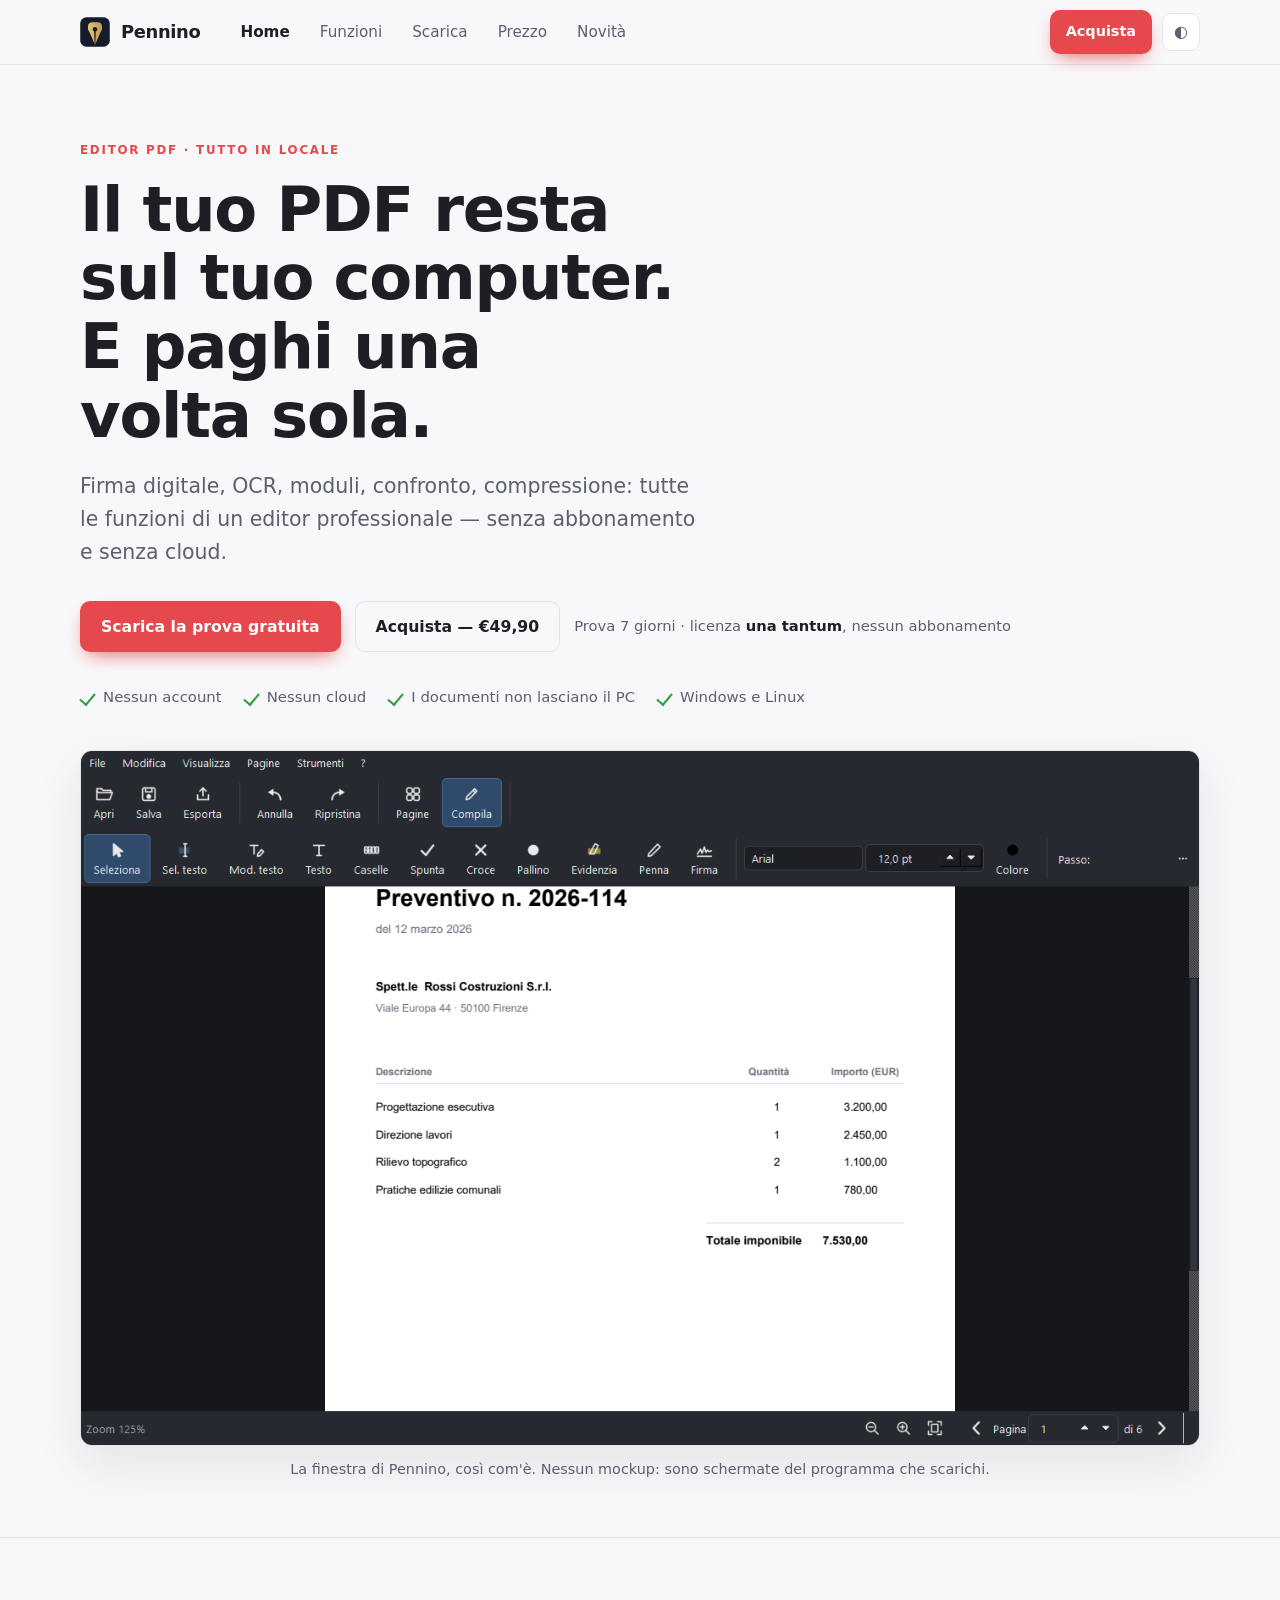
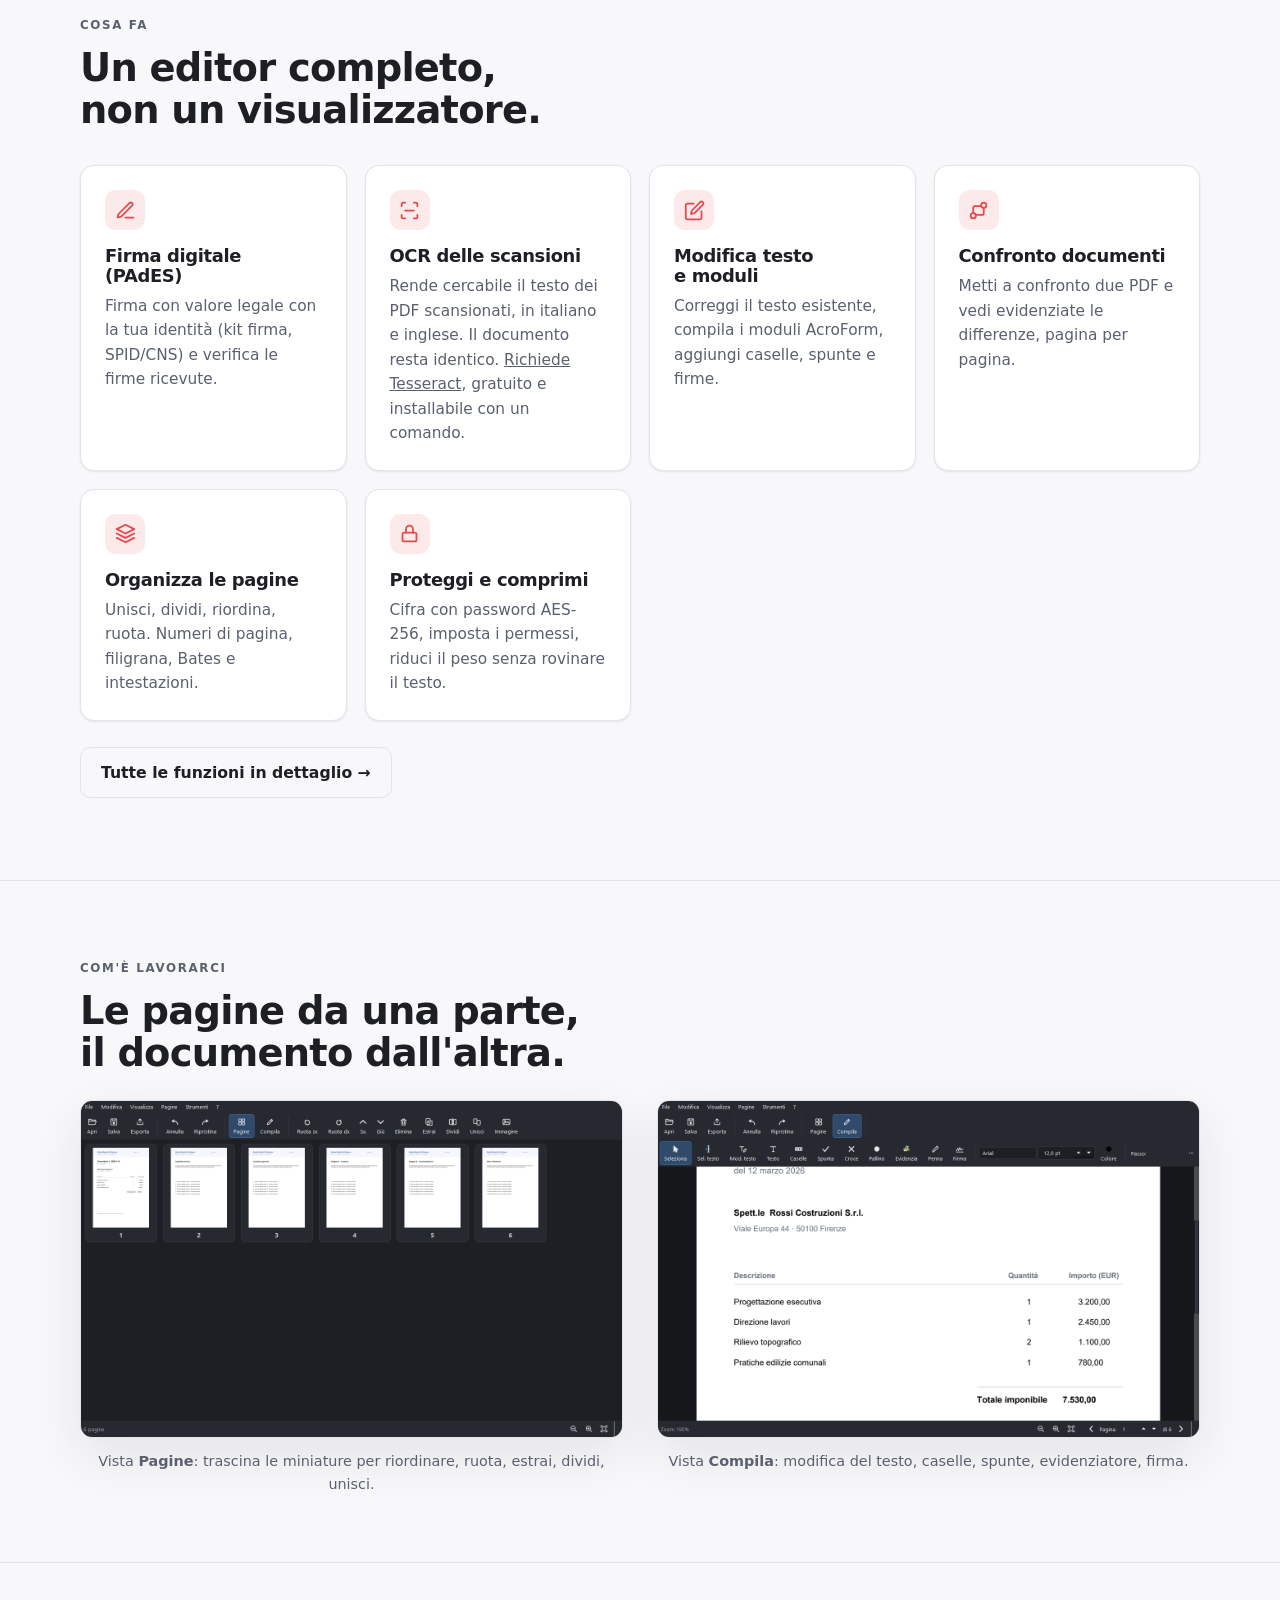
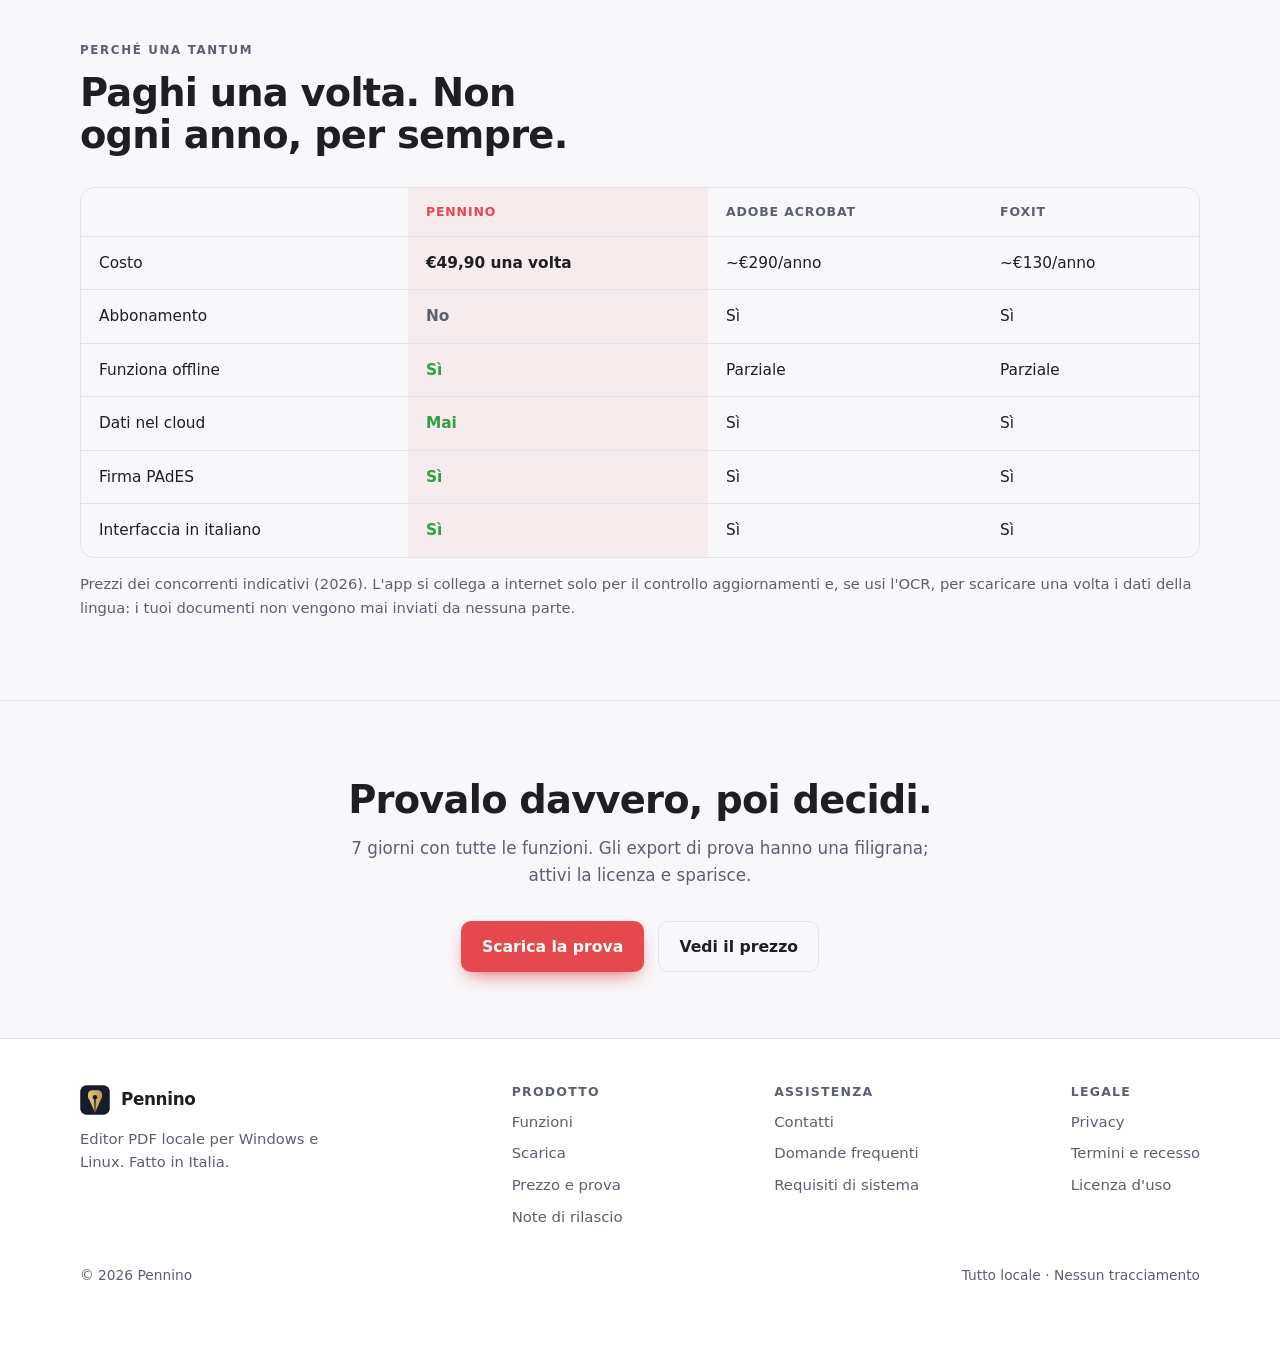
==== index.html @ e54f4996 "Aggiorna sito da landing/" ====
<!doctype html>
<html lang="it">
<head>
<meta charset="utf-8">
<meta name="viewport" content="width=device-width, initial-scale=1">
<title>Pennino — Editor PDF locale. Paghi una volta.</title>
<meta name="description" content="Editor PDF professionale: firma digitale, OCR, moduli, confronto. Tutto sul tuo computer, senza abbonamento e senza cloud. Una licenza, per sempre.">
<link rel="canonical" href="https://alexlenzi00.github.io/pennino-site/">
<link rel="icon" href="assets/icon.svg">
<link rel="stylesheet" href="assets/site.css">
<meta property="og:type" content="website">
<meta property="og:site_name" content="Pennino">
<meta property="og:locale" content="it_IT">
<meta property="og:title" content="Pennino — Editor PDF locale. Paghi una volta.">
<meta property="og:description" content="Firma digitale, OCR, moduli, confronto: tutto sul tuo computer. €49,90 una tantum, nessun abbonamento, nessun cloud.">
<meta property="og:url" content="https://alexlenzi00.github.io/pennino-site/">
<meta property="og:image" content="https://alexlenzi00.github.io/pennino-site/assets/img/vista-editor.png">
<meta name="twitter:card" content="summary_large_image">
<meta name="twitter:title" content="Pennino — Editor PDF locale. Paghi una volta.">
<meta name="twitter:description" content="Firma digitale, OCR, moduli, confronto: tutto sul tuo computer. €49,90 una tantum.">
<meta name="twitter:image" content="https://alexlenzi00.github.io/pennino-site/assets/img/vista-editor.png">
<script type="application/ld+json">
{
  "@context": "https://schema.org",
  "@type": "SoftwareApplication",
  "name": "Pennino",
  "applicationCategory": "BusinessApplication",
  "operatingSystem": "Windows 10, Windows 11, Linux",
  "inLanguage": "it",
  "description": "Editor PDF completo che lavora solo in locale: firma digitale PAdES, OCR, moduli AcroForm, confronto documenti, organizzazione pagine, password AES-256.",
  "url": "https://alexlenzi00.github.io/pennino-site/",
  "screenshot": "https://alexlenzi00.github.io/pennino-site/assets/img/vista-editor.png",
  "softwareVersion": "1.0.2",
  "offers": {
    "@type": "Offer",
    "price": "49.90",
    "priceCurrency": "EUR",
    "url": "https://alexlenzi00.github.io/pennino-site/prezzi.html",
    "availability": "https://schema.org/InStock"
  }
}
</script>
</head>
<body>

<header class="nav">
  <div class="nav-in">
    <a class="brand" href="index.html"><img src="assets/icon.svg" alt=""> Pennino</a>
    <nav class="nav-links">
      <a href="index.html" aria-current="page">Home</a>
      <a href="funzioni.html">Funzioni</a>
      <a href="scarica.html">Scarica</a>
      <a href="prezzi.html">Prezzo</a>
      <a href="note-di-rilascio.html">Novità</a>
    </nav>
    <div class="nav-right">
      <a class="btn btn-primary btn-sm cta-nav" href="prezzi.html">Acquista</a>
      <button class="icon-btn" data-theme-toggle type="button" aria-label="Cambia tema" title="Cambia tema">◐</button>
      <button class="icon-btn nav-toggle" data-nav-toggle type="button" aria-label="Menu">☰</button>
    </div>
  </div>
</header>

<main>
  <section class="section hero">
    <div class="wrap">
      <p class="eyebrow">Editor PDF · tutto in locale</p>
      <h1>Il tuo PDF resta sul tuo computer. E paghi una volta sola.</h1>
      <p class="lead">Firma digitale, OCR, moduli, confronto, compressione: tutte le funzioni
         di un editor professionale — senza abbonamento e senza cloud.</p>
      <div class="cta-row">
        <a class="btn btn-primary" href="scarica.html">Scarica la prova gratuita</a>
        <a class="btn btn-ghost" href="prezzi.html">Acquista — €49,90</a>
        <span class="price-note">Prova 7 giorni · licenza <b>una tantum</b>, nessun abbonamento</span>
      </div>
      <div class="trust">
        <span><i class="tick" aria-hidden="true"></i> Nessun account</span>
        <span><i class="tick" aria-hidden="true"></i> Nessun cloud</span>
        <span><i class="tick" aria-hidden="true"></i> I documenti non lasciano il PC</span>
        <span><i class="tick" aria-hidden="true"></i> Windows e Linux</span>
      </div>
      <figure class="shot shot--hero">
        <img src="assets/img/vista-editor.png" width="1320" height="820"
             alt="La finestra di Pennino con un preventivo aperto: barra degli strumenti di compilazione e pagina del documento.">
        <figcaption>La finestra di Pennino, così com'è. Nessun mockup: sono schermate del programma che scarichi.</figcaption>
      </figure>
    </div>
  </section>

  <section class="section">
    <div class="wrap">
      <p class="sec-label">Cosa fa</p>
      <h2 class="sec-title">Un editor completo, non un visualizzatore.</h2>
      <div class="grid">
        <div class="card"><div class="ic ic--sign"></div><h3>Firma digitale (PAdES)</h3>
          <p>Firma con valore legale con la tua identità (kit firma, SPID/CNS) e verifica le firme ricevute.</p></div>
        <div class="card"><div class="ic ic--scan"></div><h3>OCR delle scansioni</h3>
          <p>Rende cercabile il testo dei PDF scansionati, in italiano e inglese. Il documento resta identico. <a href="requisiti.html#ocr">Richiede Tesseract</a>, gratuito e installabile con un comando.</p></div>
        <div class="card"><div class="ic ic--edit"></div><h3>Modifica testo e moduli</h3>
          <p>Correggi il testo esistente, compila i moduli AcroForm, aggiungi caselle, spunte e firme.</p></div>
        <div class="card"><div class="ic ic--compare"></div><h3>Confronto documenti</h3>
          <p>Metti a confronto due PDF e vedi evidenziate le differenze, pagina per pagina.</p></div>
        <div class="card"><div class="ic ic--layers"></div><h3>Organizza le pagine</h3>
          <p>Unisci, dividi, riordina, ruota. Numeri di pagina, filigrana, Bates e intestazioni.</p></div>
        <div class="card"><div class="ic ic--lock"></div><h3>Proteggi e comprimi</h3>
          <p>Cifra con password AES-256, imposta i permessi, riduci il peso senza rovinare il testo.</p></div>
      </div>
      <p style="margin-top:26px"><a class="btn btn-ghost" href="funzioni.html">Tutte le funzioni in dettaglio →</a></p>
    </div>
  </section>

  <section class="section">
    <div class="wrap">
      <p class="sec-label">Com'è lavorarci</p>
      <h2 class="sec-title">Le pagine da una parte, il documento dall'altra.</h2>
      <div class="shots">
        <figure class="shot">
          <img src="assets/img/organizza-pagine.png" width="1320" height="820" loading="lazy"
               alt="Vista Pagine: miniature del documento con i comandi ruota, elimina, estrai, dividi e unisci.">
          <figcaption>Vista <b>Pagine</b>: trascina le miniature per riordinare, ruota, estrai, dividi, unisci.</figcaption>
        </figure>
        <figure class="shot">
          <img src="assets/img/zoom-dettaglio.png" width="1320" height="820" loading="lazy"
               alt="Vista Compila con il documento ingrandito e gli strumenti di modifica del testo.">
          <figcaption>Vista <b>Compila</b>: modifica del testo, caselle, spunte, evidenziatore, firma.</figcaption>
        </figure>
      </div>
    </div>
  </section>

  <section class="section">
    <div class="wrap">
      <p class="sec-label">Perché una tantum</p>
      <h2 class="sec-title">Paghi una volta. Non ogni anno, per sempre.</h2>
      <div class="table-scroll">
        <table>
          <thead><tr><th>&nbsp;</th><th class="col-us">Pennino</th><th>Adobe Acrobat</th><th>Foxit</th></tr></thead>
          <tbody>
            <tr><td>Costo</td><td class="col-us num">€49,90 una volta</td><td class="num">~€290/anno</td><td class="num">~€130/anno</td></tr>
            <tr><td>Abbonamento</td><td class="col-us"><span class="no">No</span></td><td>Sì</td><td>Sì</td></tr>
            <tr><td>Funziona offline</td><td class="col-us"><span class="yes">Sì</span></td><td>Parziale</td><td>Parziale</td></tr>
            <tr><td>Dati nel cloud</td><td class="col-us"><span class="yes">Mai</span></td><td>Sì</td><td>Sì</td></tr>
            <tr><td>Firma PAdES</td><td class="col-us"><span class="yes">Sì</span></td><td>Sì</td><td>Sì</td></tr>
            <tr><td>Interfaccia in italiano</td><td class="col-us"><span class="yes">Sì</span></td><td>Sì</td><td>Sì</td></tr>
          </tbody>
        </table>
      </div>
      <p class="price-note" style="margin-top:14px">Prezzi dei concorrenti indicativi (2026). L'app si collega a internet solo per il controllo aggiornamenti e, se usi l'OCR, per scaricare una volta i dati della lingua: i tuoi documenti non vengono mai inviati da nessuna parte.</p>
    </div>
  </section>

  <section class="section">
    <div class="wrap" style="text-align:center">
      <h2 class="sec-title" style="margin-inline:auto">Provalo davvero, poi decidi.</h2>
      <p class="sec-sub" style="margin-inline:auto">7 giorni con tutte le funzioni. Gli export di prova hanno una filigrana; attivi la licenza e sparisce.</p>
      <div class="cta-row" style="justify-content:center">
        <a class="btn btn-primary" href="scarica.html">Scarica la prova</a>
        <a class="btn btn-ghost" href="prezzi.html">Vedi il prezzo</a>
      </div>
    </div>
  </section>
</main>

<footer class="site">
  <div class="wrap">
    <div class="cols">
      <div class="col" style="max-width:280px">
        <a class="brand" href="index.html"><img src="assets/icon.svg" alt=""> Pennino</a>
        <p class="price-note" style="margin-top:12px">Editor PDF locale per Windows e Linux. Fatto in Italia.</p>
      </div>
      <div class="col"><h4>Prodotto</h4><nav>
        <a href="funzioni.html">Funzioni</a><a href="scarica.html">Scarica</a><a href="prezzi.html">Prezzo e prova</a>
        <a href="note-di-rilascio.html">Note di rilascio</a></nav></div>
      <div class="col"><h4>Assistenza</h4><nav>
        <a href="mailto:lenzialex00@gmail.com">Contatti</a>
        <a href="prezzi.html#faq">Domande frequenti</a>
        <a href="requisiti.html">Requisiti di sistema</a></nav></div>
      <div class="col"><h4>Legale</h4><nav>
        <a href="privacy.html">Privacy</a>
        <a href="termini.html">Termini e recesso</a>
        <a href="termini.html#licenza">Licenza d'uso</a></nav></div>
    </div>
    <div class="legal"><span>© 2026 Pennino</span><span>Tutto locale · Nessun tracciamento</span></div>
  </div>
</footer>
<script src="assets/site.js"></script>
</body>
</html>
---- assets/site.css ----
/* Pennino — stile del sito (condiviso da tutte le pagine).
   Palette derivata dall'icona reale dell'app: fondo scuro #1D1F24,
   banda rossa #E5484D, spunta verde #2EA043. Nessuna dipendenza esterna:
   font di sistema, coerente con "tutto in locale". Due temi. */

:root {
  --paper:   #F8F8FA;
  --paper-2: #FFFFFF;
  --paper-3: #EEEFF3;
  --ink:     #1D1F24;   /* lo scuro dell'icona */
  --ink-soft:#5B6070;
  --accent:  #E5484D;   /* la banda rossa "PDF" */
  --accent-2:#C43136;
  --green:   #2E9E44;
  --line:    #E3E4EA;
  --shadow:  rgba(29,31,36,.09);
  --nav-bg:  rgba(248,248,250,.82);
  --font: "Segoe UI", system-ui, -apple-system, Roboto, "Helvetica Neue", Arial, sans-serif;
  --w: min(1120px, 92vw);
}
@media (prefers-color-scheme: dark) {
  :root {
    --paper:#141519; --paper-2:#1C1E24; --paper-3:#22242B;
    --ink:#F1F2F5; --ink-soft:#A6ABB8; --accent:#F26166; --accent-2:#F5787C;
    --green:#4BC062; --line:#2A2C34; --shadow:rgba(0,0,0,.45);
    --nav-bg:rgba(20,21,25,.82);
  }
}
:root[data-theme="light"] {
  --paper:#F8F8FA; --paper-2:#FFFFFF; --paper-3:#EEEFF3; --ink:#1D1F24;
  --ink-soft:#5B6070; --accent:#E5484D; --accent-2:#C43136; --green:#2E9E44;
  --line:#E3E4EA; --shadow:rgba(29,31,36,.09); --nav-bg:rgba(248,248,250,.82);
}
:root[data-theme="dark"] {
  --paper:#141519; --paper-2:#1C1E24; --paper-3:#22242B; --ink:#F1F2F5;
  --ink-soft:#A6ABB8; --accent:#F26166; --accent-2:#F5787C; --green:#4BC062;
  --line:#2A2C34; --shadow:rgba(0,0,0,.45); --nav-bg:rgba(20,21,25,.82);
}

* { box-sizing: border-box; }
html { -webkit-text-size-adjust: 100%; scroll-behavior: smooth; }
body {
  margin: 0; background: var(--paper); color: var(--ink);
  font-family: var(--font); line-height: 1.6; -webkit-font-smoothing: antialiased;
}
.wrap { width: var(--w); margin-inline: auto; }
a { color: inherit; }
h1,h2,h3,h4 { margin: 0; line-height: 1.1; text-wrap: balance; letter-spacing: -.02em; }
img { max-width: 100%; }
:focus-visible { outline: 2px solid var(--accent); outline-offset: 3px; border-radius: 5px; }
@media (prefers-reduced-motion: reduce){ *{animation:none!important;transition:none!important;scroll-behavior:auto} }

/* ---------- barra sticky ---------- */
.nav {
  position: sticky; top: 0; z-index: 50;
  background: var(--nav-bg); backdrop-filter: saturate(160%) blur(12px);
  border-bottom: 1px solid var(--line);
}
.nav-in { width: var(--w); margin-inline: auto; display: flex; align-items: center;
          gap: 18px; height: 64px; }
.brand { display: flex; align-items: center; gap: 11px; font-weight: 800;
         font-size: 1.12rem; text-decoration: none; color: var(--ink); letter-spacing: -.02em; }
.brand img { width: 30px; height: 30px; display: block; }
.nav-links { display: flex; gap: 6px; margin-left: 10px; }
.nav-links a {
  text-decoration: none; color: var(--ink-soft); font-size: .95rem; font-weight: 500;
  padding: 8px 12px; border-radius: 8px;
}
.nav-links a:hover { color: var(--ink); background: var(--paper-3); }
.nav-links a[aria-current="page"] { color: var(--ink); font-weight: 600; }
.nav-right { margin-left: auto; display: flex; align-items: center; gap: 10px; }
.icon-btn {
  border: 1px solid var(--line); background: var(--paper-2); color: var(--ink-soft);
  width: 38px; height: 38px; border-radius: 9px; cursor: pointer; display: grid;
  place-items: center; font-size: 1rem;
}
.icon-btn:hover { color: var(--ink); }
.nav-toggle { display: none; }

/* ---------- bottoni ---------- */
.btn {
  display: inline-flex; align-items: center; justify-content: center; gap: 9px;
  text-decoration: none; font-weight: 700; border-radius: 10px; padding: 12px 20px;
  font-size: .98rem; border: 1px solid transparent; cursor: pointer;
  transition: transform .12s ease, background .12s ease; white-space: nowrap;
}
.btn:active { transform: translateY(1px); }
.btn-primary { background: var(--accent); color: #fff; box-shadow: 0 8px 20px -8px var(--accent); }
.btn-primary:hover { background: var(--accent-2); }
.btn-ghost { background: transparent; color: var(--ink); border-color: var(--line); }
.btn-ghost:hover { background: var(--paper-3); }
.btn-sm { padding: 9px 15px; font-size: .9rem; }

/* ---------- struttura pagina ---------- */
main { display: block; }
.section { padding: 66px 0; border-top: 1px solid var(--line); }
.section:first-of-type { border-top: none; }
.eyebrow { text-transform: uppercase; letter-spacing: .15em; font-size: .74rem;
           font-weight: 700; color: var(--accent); }
.sec-label { text-transform: uppercase; letter-spacing: .14em; font-size: .74rem;
             font-weight: 700; color: var(--ink-soft); }
.sec-title { font-size: clamp(1.7rem, 3.8vw, 2.4rem); font-weight: 800; margin-top: 12px; max-width: 22ch; }
.sec-sub { color: var(--ink-soft); font-size: 1.05rem; margin-top: 14px; max-width: 58ch; }
.lead { font-size: clamp(1.05rem, 2.2vw, 1.28rem); color: var(--ink-soft); }

/* hero */
.hero { padding: 64px 0 56px; position: relative; }
.hero h1 { font-size: clamp(2.3rem, 6vw, 3.9rem); font-weight: 800; margin-top: 16px; max-width: 15ch; }
.hero .lead { max-width: 48ch; margin-top: 20px; }
.cta-row { display: flex; flex-wrap: wrap; gap: 14px; margin-top: 32px; align-items: center; }
.price-note { font-size: .92rem; color: var(--ink-soft); }
.price-note b { color: var(--ink); }

.trust { display: flex; flex-wrap: wrap; gap: 8px 22px; margin-top: 34px;
         font-size: .93rem; color: var(--ink-soft); }
.trust span { display: inline-flex; align-items: center; gap: 8px; }
.tick { width: 15px; height: 9px; border-left: 2px solid var(--green);
        border-bottom: 2px solid var(--green); transform: rotate(-50deg); flex: none; }

/* card / griglie */
.grid { display: grid; grid-template-columns: repeat(auto-fit, minmax(258px,1fr)); gap: 18px; margin-top: 34px; }
.card { background: var(--paper-2); border: 1px solid var(--line); border-radius: 14px;
        padding: 24px; display: flex; flex-direction: column; gap: 8px; box-shadow: 0 1px 2px var(--shadow); }
.card h3 { font-size: 1.12rem; font-weight: 800; }
.card p { margin: 0; color: var(--ink-soft); font-size: .96rem; }
.ic { width: 40px; height: 40px; border-radius: 11px; display: grid; place-items: center;
      background: color-mix(in srgb, var(--accent) 12%, transparent); margin-bottom: 8px; }
.ic::before {
  content: ""; width: 21px; height: 21px; background: var(--accent);
  -webkit-mask: var(--i) center / contain no-repeat;
          mask: var(--i) center / contain no-repeat;
}
/* set di icone coerenti (SVG a tratto, mascherate col colore accento) */
.ic--sign    { --i: url("data:image/svg+xml,%3Csvg xmlns='http://www.w3.org/2000/svg' viewBox='0 0 24 24' fill='none' stroke='black' stroke-width='2' stroke-linecap='round' stroke-linejoin='round'%3E%3Cpath d='M12 20h9'/%3E%3Cpath d='M16.5 3.5a2.12 2.12 0 0 1 3 3L7 19l-4 1 1-4Z'/%3E%3C/svg%3E"); }
.ic--verify  { --i: url("data:image/svg+xml,%3Csvg xmlns='http://www.w3.org/2000/svg' viewBox='0 0 24 24' fill='none' stroke='black' stroke-width='2' stroke-linecap='round' stroke-linejoin='round'%3E%3Cpath d='M12 22s8-4 8-10V5l-8-3-8 3v7c0 6 8 10 8 10z'/%3E%3Cpath d='M9 12l2 2 4-4'/%3E%3C/svg%3E"); }
.ic--scan    { --i: url("data:image/svg+xml,%3Csvg xmlns='http://www.w3.org/2000/svg' viewBox='0 0 24 24' fill='none' stroke='black' stroke-width='2' stroke-linecap='round' stroke-linejoin='round'%3E%3Cpath d='M3 7V5a2 2 0 0 1 2-2h2'/%3E%3Cpath d='M17 3h2a2 2 0 0 1 2 2v2'/%3E%3Cpath d='M21 17v2a2 2 0 0 1-2 2h-2'/%3E%3Cpath d='M7 21H5a2 2 0 0 1-2-2v-2'/%3E%3Cpath d='M7 12h10'/%3E%3C/svg%3E"); }
.ic--edit    { --i: url("data:image/svg+xml,%3Csvg xmlns='http://www.w3.org/2000/svg' viewBox='0 0 24 24' fill='none' stroke='black' stroke-width='2' stroke-linecap='round' stroke-linejoin='round'%3E%3Cpath d='M11 4H4a2 2 0 0 0-2 2v14a2 2 0 0 0 2 2h14a2 2 0 0 0 2-2v-7'/%3E%3Cpath d='M18.5 2.5a2.12 2.12 0 0 1 3 3L12 15l-4 1 1-4Z'/%3E%3C/svg%3E"); }
.ic--form    { --i: url("data:image/svg+xml,%3Csvg xmlns='http://www.w3.org/2000/svg' viewBox='0 0 24 24' fill='none' stroke='black' stroke-width='2' stroke-linecap='round' stroke-linejoin='round'%3E%3Crect x='4' y='3' width='16' height='18' rx='2'/%3E%3Cpath d='M8 8h8'/%3E%3Cpath d='M8 12h8'/%3E%3Cpath d='M8 16h5'/%3E%3C/svg%3E"); }
.ic--check   { --i: url("data:image/svg+xml,%3Csvg xmlns='http://www.w3.org/2000/svg' viewBox='0 0 24 24' fill='none' stroke='black' stroke-width='2' stroke-linecap='round' stroke-linejoin='round'%3E%3Cpath d='M9 11l3 3L22 4'/%3E%3Cpath d='M21 12v7a2 2 0 0 1-2 2H5a2 2 0 0 1-2-2V5a2 2 0 0 1 2-2h11'/%3E%3C/svg%3E"); }
.ic--layers  { --i: url("data:image/svg+xml,%3Csvg xmlns='http://www.w3.org/2000/svg' viewBox='0 0 24 24' fill='none' stroke='black' stroke-width='2' stroke-linecap='round' stroke-linejoin='round'%3E%3Cpath d='M12 2 2 7l10 5 10-5-10-5z'/%3E%3Cpath d='M2 17l10 5 10-5'/%3E%3Cpath d='M2 12l10 5 10-5'/%3E%3C/svg%3E"); }
.ic--hash    { --i: url("data:image/svg+xml,%3Csvg xmlns='http://www.w3.org/2000/svg' viewBox='0 0 24 24' fill='none' stroke='black' stroke-width='2' stroke-linecap='round' stroke-linejoin='round'%3E%3Cpath d='M4 9h16'/%3E%3Cpath d='M4 15h16'/%3E%3Cpath d='M10 3 8 21'/%3E%3Cpath d='M16 3l-2 18'/%3E%3C/svg%3E"); }
.ic--compare { --i: url("data:image/svg+xml,%3Csvg xmlns='http://www.w3.org/2000/svg' viewBox='0 0 24 24' fill='none' stroke='black' stroke-width='2' stroke-linecap='round' stroke-linejoin='round'%3E%3Ccircle cx='6' cy='18' r='3'/%3E%3Ccircle cx='18' cy='6' r='3'/%3E%3Cpath d='M6 15V9a2 2 0 0 1 2-2h6'/%3E%3Cpath d='M18 9v6a2 2 0 0 1-2 2h-6'/%3E%3C/svg%3E"); }
.ic--image   { --i: url("data:image/svg+xml,%3Csvg xmlns='http://www.w3.org/2000/svg' viewBox='0 0 24 24' fill='none' stroke='black' stroke-width='2' stroke-linecap='round' stroke-linejoin='round'%3E%3Crect x='3' y='3' width='18' height='18' rx='2'/%3E%3Ccircle cx='9' cy='9' r='1.6'/%3E%3Cpath d='M21 15l-5-5L5 21'/%3E%3C/svg%3E"); }
.ic--lock    { --i: url("data:image/svg+xml,%3Csvg xmlns='http://www.w3.org/2000/svg' viewBox='0 0 24 24' fill='none' stroke='black' stroke-width='2' stroke-linecap='round' stroke-linejoin='round'%3E%3Crect x='4' y='11' width='16' height='10' rx='2'/%3E%3Cpath d='M8 11V7a4 4 0 0 1 8 0v4'/%3E%3C/svg%3E"); }
.ic--compress{ --i: url("data:image/svg+xml,%3Csvg xmlns='http://www.w3.org/2000/svg' viewBox='0 0 24 24' fill='none' stroke='black' stroke-width='2' stroke-linecap='round' stroke-linejoin='round'%3E%3Cpath d='M4 14h6v6'/%3E%3Cpath d='M20 10h-6V4'/%3E%3Cpath d='M14 10 21 3'/%3E%3Cpath d='M3 21l7-7'/%3E%3C/svg%3E"); }
.ic--folder  { --i: url("data:image/svg+xml,%3Csvg xmlns='http://www.w3.org/2000/svg' viewBox='0 0 24 24' fill='none' stroke='black' stroke-width='2' stroke-linecap='round' stroke-linejoin='round'%3E%3Cpath d='M4 4h5l2 3h9a1 1 0 0 1 1 1v11a1 1 0 0 1-1 1H4a1 1 0 0 1-1-1V5a1 1 0 0 1 1-1z'/%3E%3C/svg%3E"); }

/* tabella */
.table-scroll { overflow-x: auto; margin-top: 30px; border: 1px solid var(--line); border-radius: 14px; }
table { border-collapse: collapse; width: 100%; min-width: 560px; font-size: .96rem; }
th, td { padding: 14px 18px; text-align: left; border-bottom: 1px solid var(--line); }
thead th { font-size: .78rem; text-transform: uppercase; letter-spacing: .07em; color: var(--ink-soft); font-weight: 700; }
tbody tr:last-child td { border-bottom: none; }
td.num, .tnum { font-variant-numeric: tabular-nums; }
.col-us { background: color-mix(in srgb, var(--accent) 7%, transparent); font-weight: 600; }
th.col-us { color: var(--accent); }
.yes { color: var(--green); font-weight: 700; }
.no  { color: var(--ink-soft); }

/* box acquisto */
.buy { margin-top: 30px; background: var(--paper-2); border: 1px solid var(--line);
       border-radius: 18px; padding: 34px; display: flex; flex-wrap: wrap;
       align-items: center; justify-content: space-between; gap: 26px; box-shadow: 0 2px 8px var(--shadow); }
.buy .big { font-size: 3rem; font-weight: 800; letter-spacing: -.03em; font-variant-numeric: tabular-nums; }
.buy .big span { font-size: 1rem; font-weight: 600; color: var(--ink-soft); letter-spacing: 0; }
.buy ul { margin: 14px 0 0; padding: 0; list-style: none; display: flex; flex-direction: column; gap: 9px; color: var(--ink-soft); font-size: .96rem; }
.buy li { display: flex; gap: 10px; align-items: center; }

/* changelog */
.release { display: grid; grid-template-columns: 160px 1fr; gap: 26px; padding: 30px 0; border-top: 1px solid var(--line); }
.release:first-child { border-top: none; }
.release .ver { position: sticky; top: 84px; align-self: start; }
.release .tag { display: inline-block; font-weight: 800; font-size: 1.1rem; }
.release .date { color: var(--ink-soft); font-size: .9rem; margin-top: 2px; }
.badge { display: inline-block; font-size: .7rem; font-weight: 700; text-transform: uppercase;
         letter-spacing: .06em; padding: 3px 8px; border-radius: 999px; margin-top: 8px;
         background: color-mix(in srgb, var(--accent) 14%, transparent); color: var(--accent); }
.release h3 { font-size: 1.15rem; margin-bottom: 4px; }
.release ul { margin: 6px 0 16px; padding-left: 20px; color: var(--ink-soft); }
.release li { margin: 5px 0; }
.release li b { color: var(--ink); font-weight: 600; }
@media (max-width: 720px){ .release { grid-template-columns: 1fr; gap: 10px; } .release .ver{ position: static; } }

/* faq */
.faq { border-top: 1px solid var(--line); }
.faq details { border-bottom: 1px solid var(--line); padding: 18px 2px; }
.faq summary { cursor: pointer; font-weight: 700; list-style: none; display: flex; justify-content: space-between; gap: 12px; }
.faq summary::-webkit-details-marker { display: none; }
.faq summary::after { content: "+"; color: var(--accent); font-weight: 800; }
.faq details[open] summary::after { content: "–"; }
.faq p { color: var(--ink-soft); margin: 12px 0 0; }

/* footer */
footer.site { padding: 46px 0 60px; border-top: 1px solid var(--line); background: var(--paper-2); }
footer.site .cols { display: flex; flex-wrap: wrap; gap: 30px 60px; justify-content: space-between; }
footer.site .brand { font-size: 1.05rem; }
footer.site nav { display: flex; flex-direction: column; gap: 8px; }
footer.site nav a { color: var(--ink-soft); text-decoration: none; font-size: .93rem; }
footer.site nav a:hover { color: var(--ink); }
footer.site .col h4 { font-size: .78rem; text-transform: uppercase; letter-spacing: .1em; color: var(--ink-soft); margin-bottom: 12px; }
footer.site .legal { margin-top: 34px; color: var(--ink-soft); font-size: .86rem; display: flex; flex-wrap: wrap; justify-content: space-between; gap: 10px; }

/* responsive nav */
@media (max-width: 720px){
  .nav-links { display: none; position: absolute; top: 64px; left: 0; right: 0;
    flex-direction: column; background: var(--paper-2); border-bottom: 1px solid var(--line);
    padding: 10px; gap: 2px; }
  .nav-links.open { display: flex; }
  .nav-links a { padding: 12px; }
  .nav-toggle { display: grid; }
  .nav .cta-nav { display: none; }
}

/* --------------------------------------------------- schermate dell'app
   Immagini vere della finestra di Pennino (generate da
   scripts/make_screenshots.py). Cornice sobria, angoli tondi e ombra:
   la schermata deve sembrare una finestra, non un banner. */
.shot { margin: 0; }
.shot img { width: 100%; height: auto; display: block; border-radius: 12px;
  border: 1px solid var(--line); box-shadow: 0 18px 50px var(--shadow);
  background: var(--paper-3); }
.shot figcaption { color: var(--ink-soft); font-size: .9rem; margin-top: 12px;
  text-align: center; }
.shot--hero { margin-top: 40px; }
.shots { display: grid; grid-template-columns: repeat(auto-fit, minmax(340px, 1fr));
  gap: 34px; margin-top: 26px; }

/* nota onesta (requisiti, limiti): informa senza spaventare */
.note { border-left: 3px solid var(--accent); background: var(--paper-2);
  border-radius: 0 10px 10px 0; padding: 14px 18px; margin-top: 22px;
  color: var(--ink-soft); font-size: .93rem; }
.note b { color: var(--ink); }

/* pagine di testo legale */
.legalpage { max-width: 760px; }
.legalpage h2 { margin: 34px 0 10px; font-size: 1.25rem; }
.legalpage h3 { margin: 22px 0 8px; font-size: 1.02rem; }
.legalpage p, .legalpage li { color: var(--ink-soft); line-height: 1.65; }
.legalpage ul { padding-left: 20px; margin: 8px 0 14px; }
.legalpage li { margin: 6px 0; }
.legalpage .updated { font-size: .86rem; }

/* ------------------------------------------------------ pagina Scarica
   Una scheda per sistema operativo: il pulsante non deve mai far
   indovinare quale file scaricare. */
.dl-grid { display: grid; grid-template-columns: repeat(auto-fit, minmax(320px, 1fr));
  gap: 24px; margin-top: 30px; }
.dl-card { background: var(--paper-2); border: 1px solid var(--line);
  border-radius: 16px; padding: 26px; display: flex; flex-direction: column;
  gap: 16px; box-shadow: 0 10px 30px var(--shadow); }
.dl-os { display: flex; align-items: center; gap: 14px; }
.dl-os svg { color: var(--accent); flex: none; }
.dl-os h3 { font-size: 1.15rem; margin: 0; }
.dl-os p { margin: 2px 0 0; }
.dl-card .btn { justify-content: center; }
.dl-steps { margin: 0; padding-left: 20px; color: var(--ink-soft); font-size: .93rem; }
.dl-steps li { margin: 8px 0; line-height: 1.55; }
.dl-steps code { background: var(--paper-3); border: 1px solid var(--line);
  border-radius: 6px; padding: 2px 6px; font-size: .86em;
  word-break: break-all; }
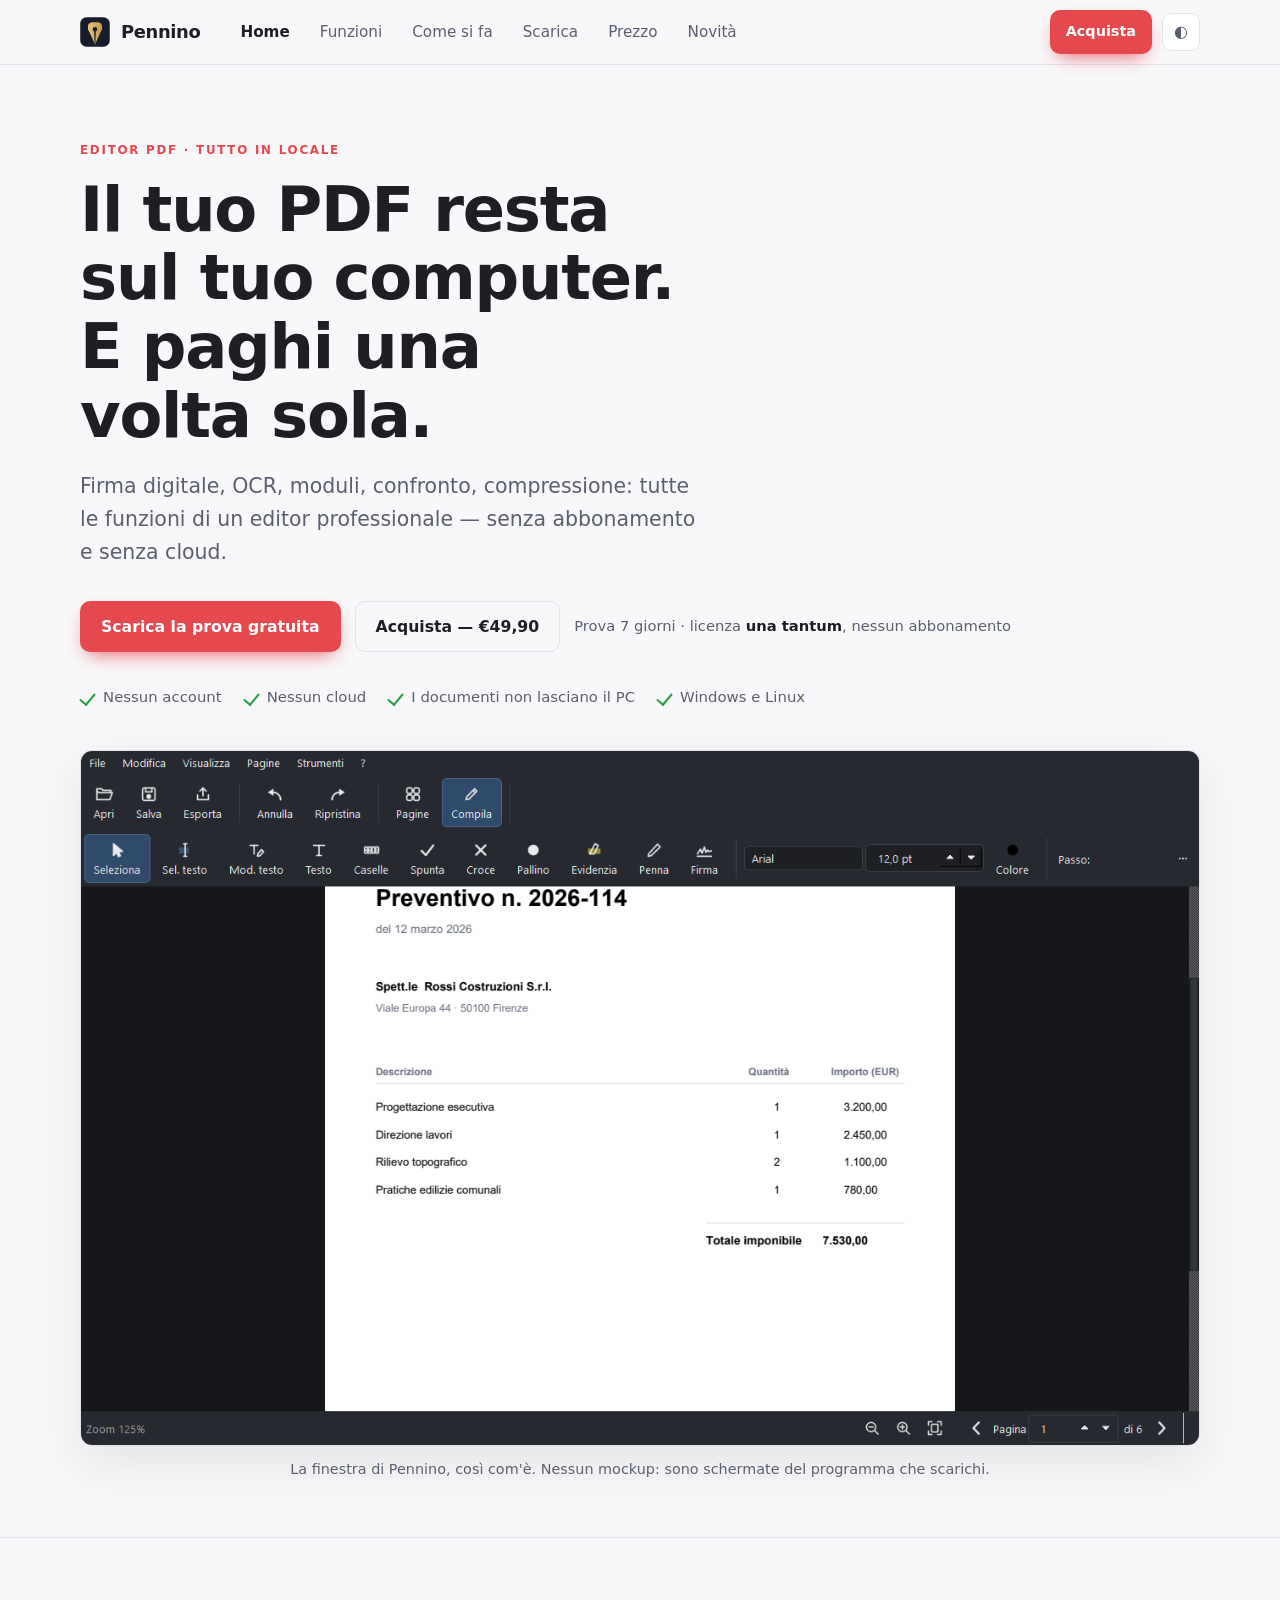
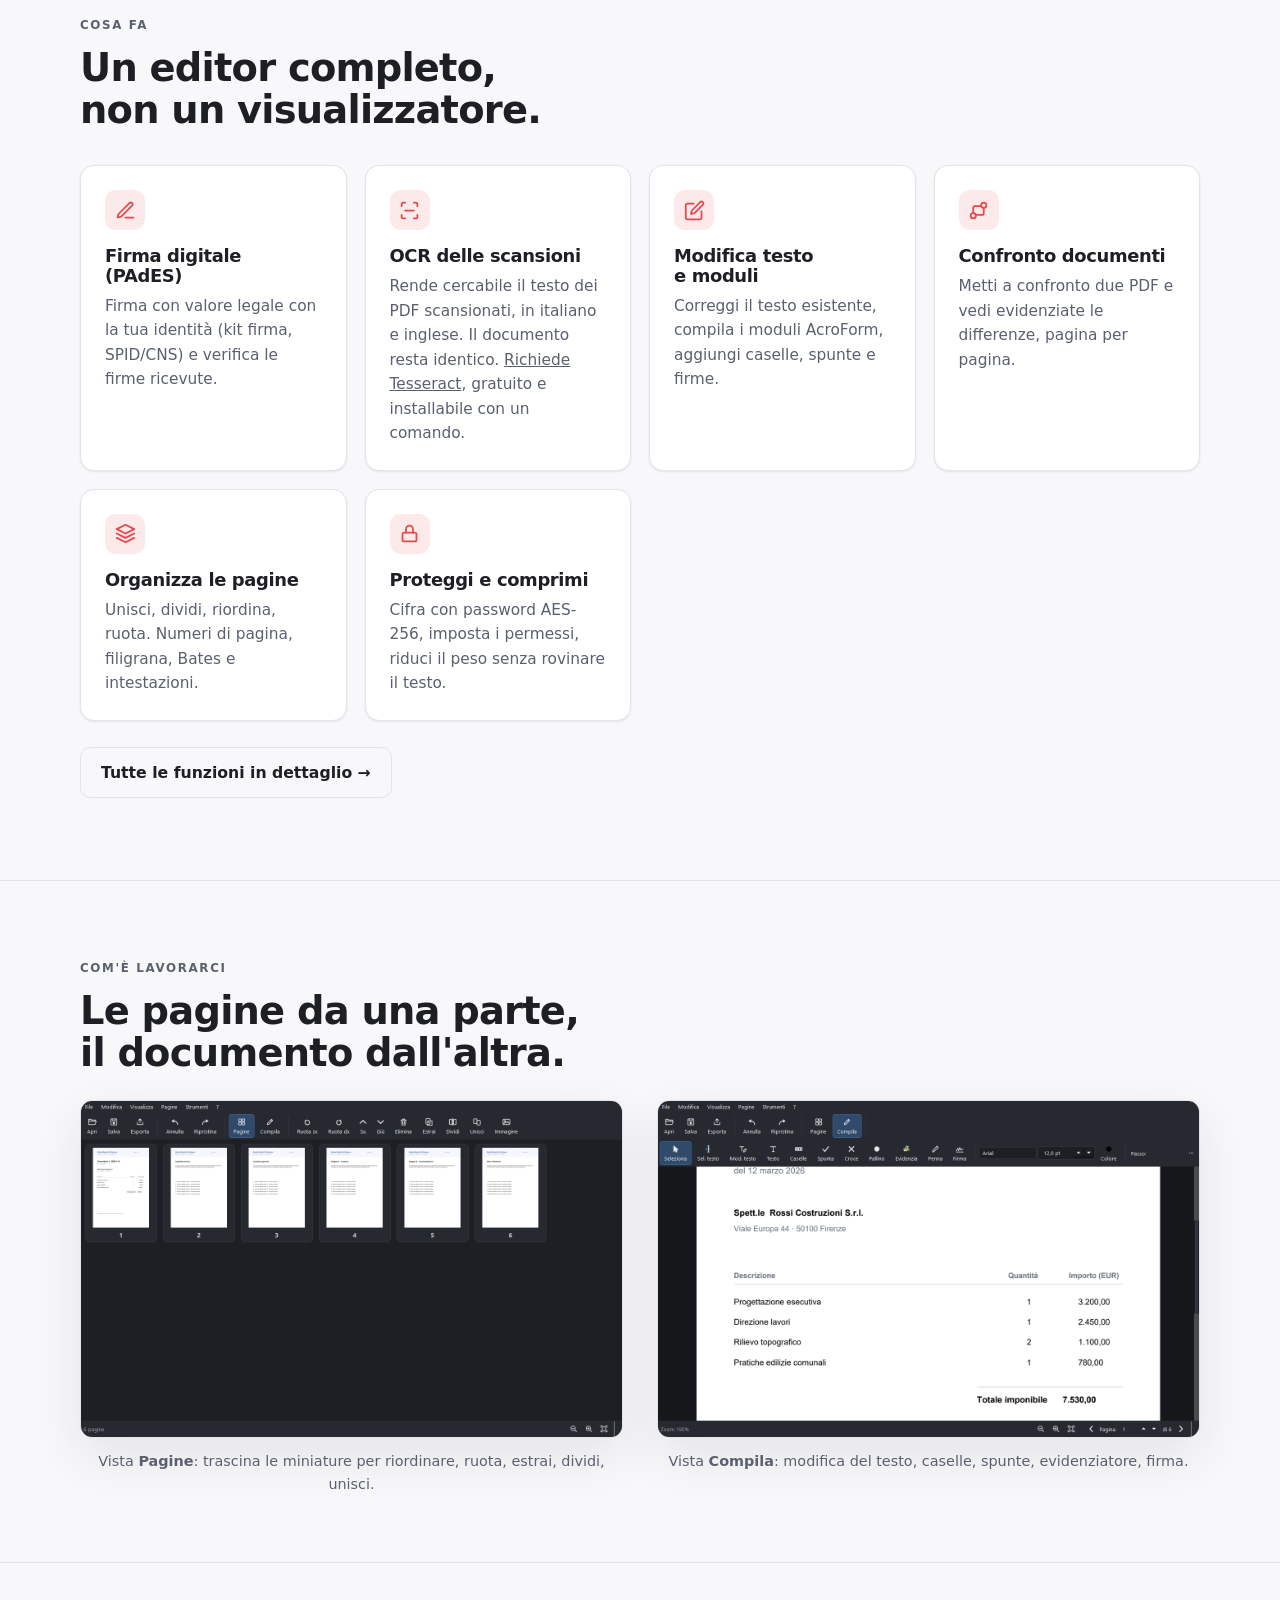
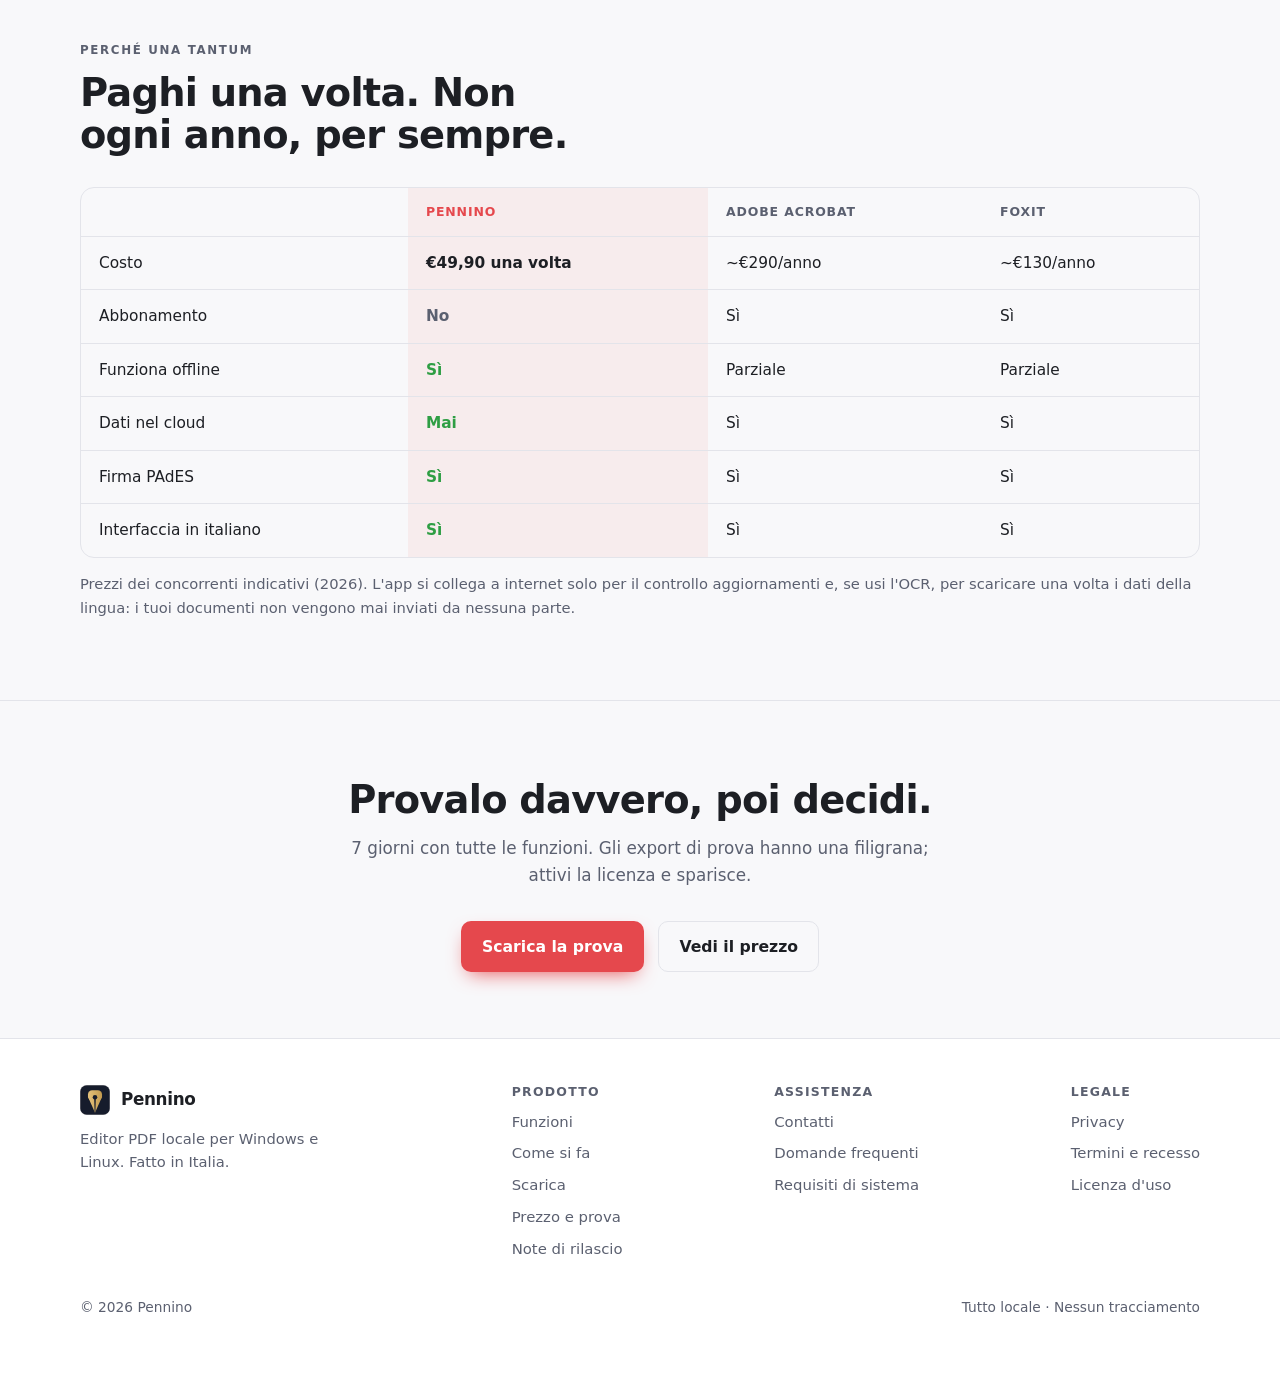
==== commit 9f7636d0: "Aggiorna sito da landing/" ====
--- a/index.html
+++ b/index.html
@@ -30,7 +30,7 @@
   "description": "Editor PDF completo che lavora solo in locale: firma digitale PAdES, OCR, moduli AcroForm, confronto documenti, organizzazione pagine, password AES-256.",
   "url": "https://alexlenzi00.github.io/pennino-site/",
   "screenshot": "https://alexlenzi00.github.io/pennino-site/assets/img/vista-editor.png",
-  "softwareVersion": "1.0.2",
+  "softwareVersion": "1.0.0",
   "offers": {
     "@type": "Offer",
     "price": "49.90",
@@ -49,6 +49,7 @@
     <nav class="nav-links">
       <a href="index.html" aria-current="page">Home</a>
       <a href="funzioni.html">Funzioni</a>
+      <a href="come-si-fa.html">Come si fa</a>
       <a href="scarica.html">Scarica</a>
       <a href="prezzi.html">Prezzo</a>
       <a href="note-di-rilascio.html">Novità</a>
@@ -169,7 +170,7 @@
         <p class="price-note" style="margin-top:12px">Editor PDF locale per Windows e Linux. Fatto in Italia.</p>
       </div>
       <div class="col"><h4>Prodotto</h4><nav>
-        <a href="funzioni.html">Funzioni</a><a href="scarica.html">Scarica</a><a href="prezzi.html">Prezzo e prova</a>
+        <a href="funzioni.html">Funzioni</a><a href="come-si-fa.html">Come si fa</a><a href="scarica.html">Scarica</a><a href="prezzi.html">Prezzo e prova</a>
         <a href="note-di-rilascio.html">Note di rilascio</a></nav></div>
       <div class="col"><h4>Assistenza</h4><nav>
         <a href="mailto:lenzialex00@gmail.com">Contatti</a>
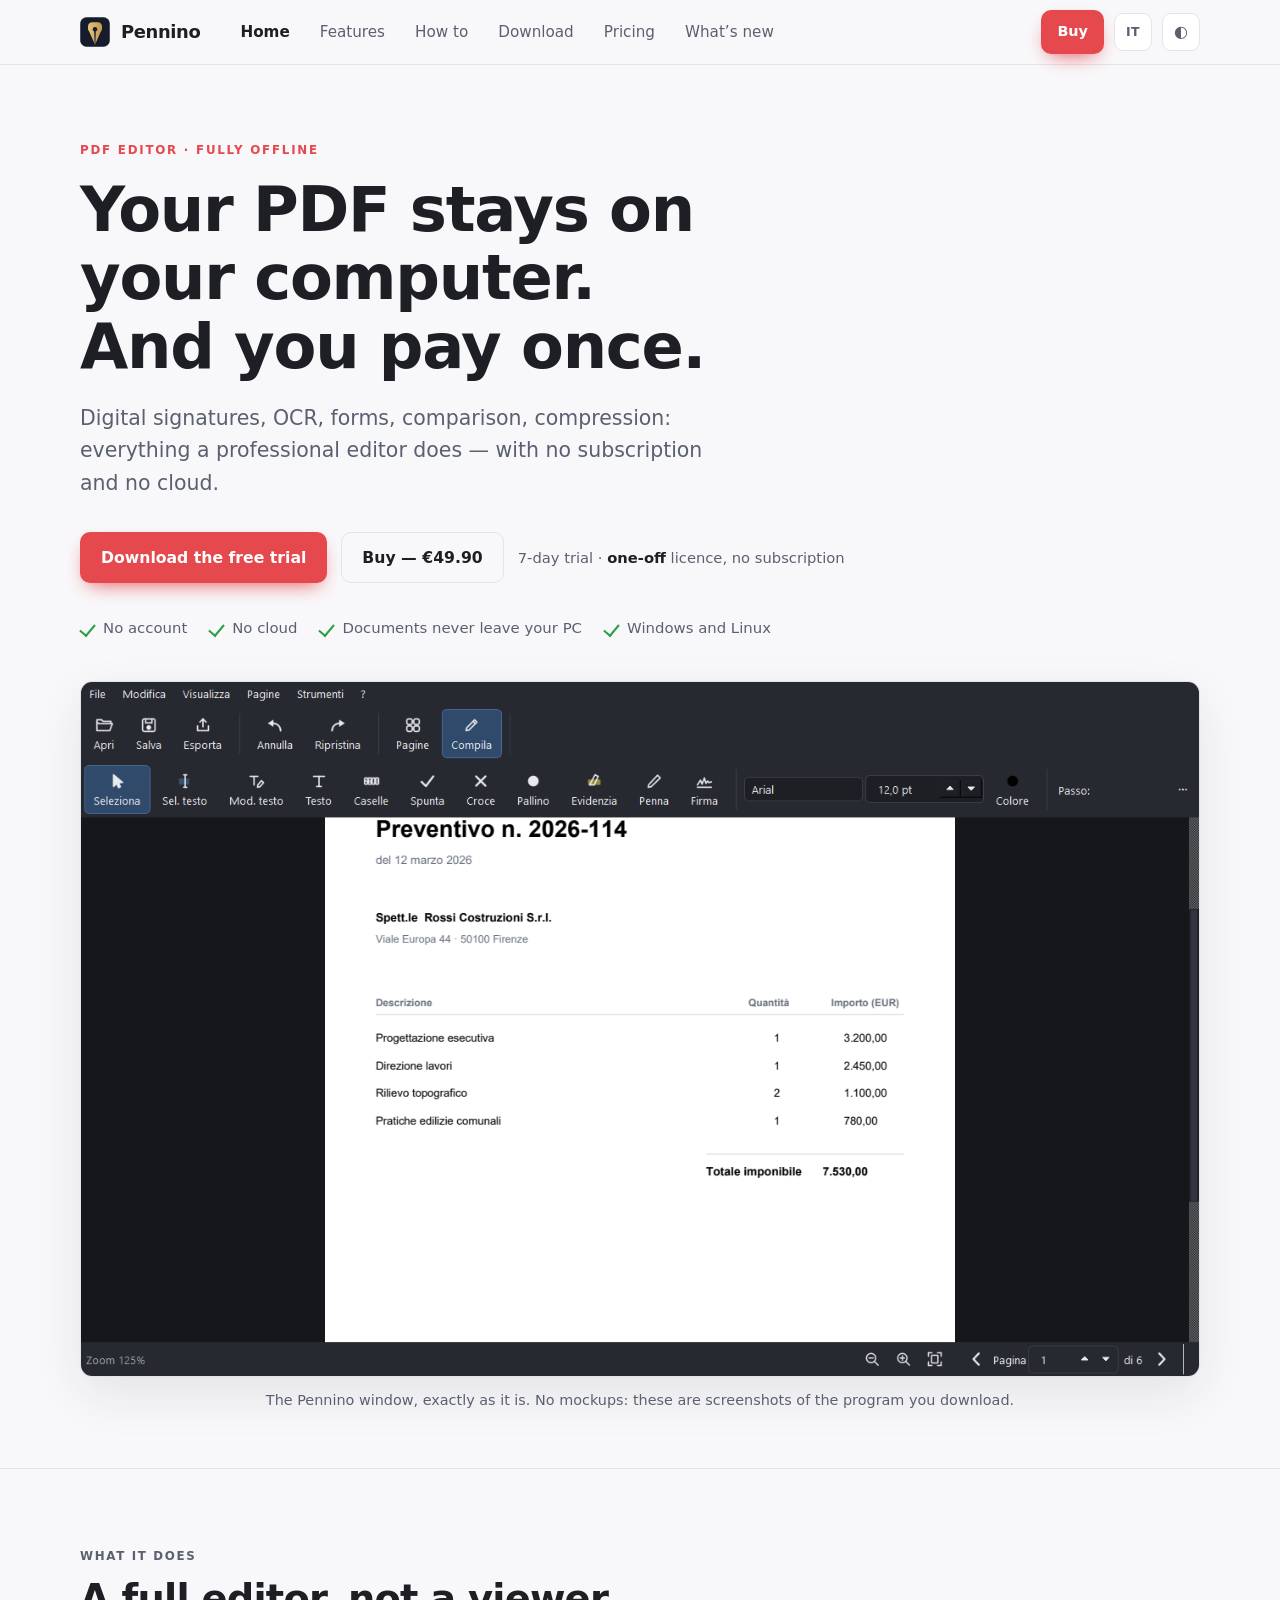
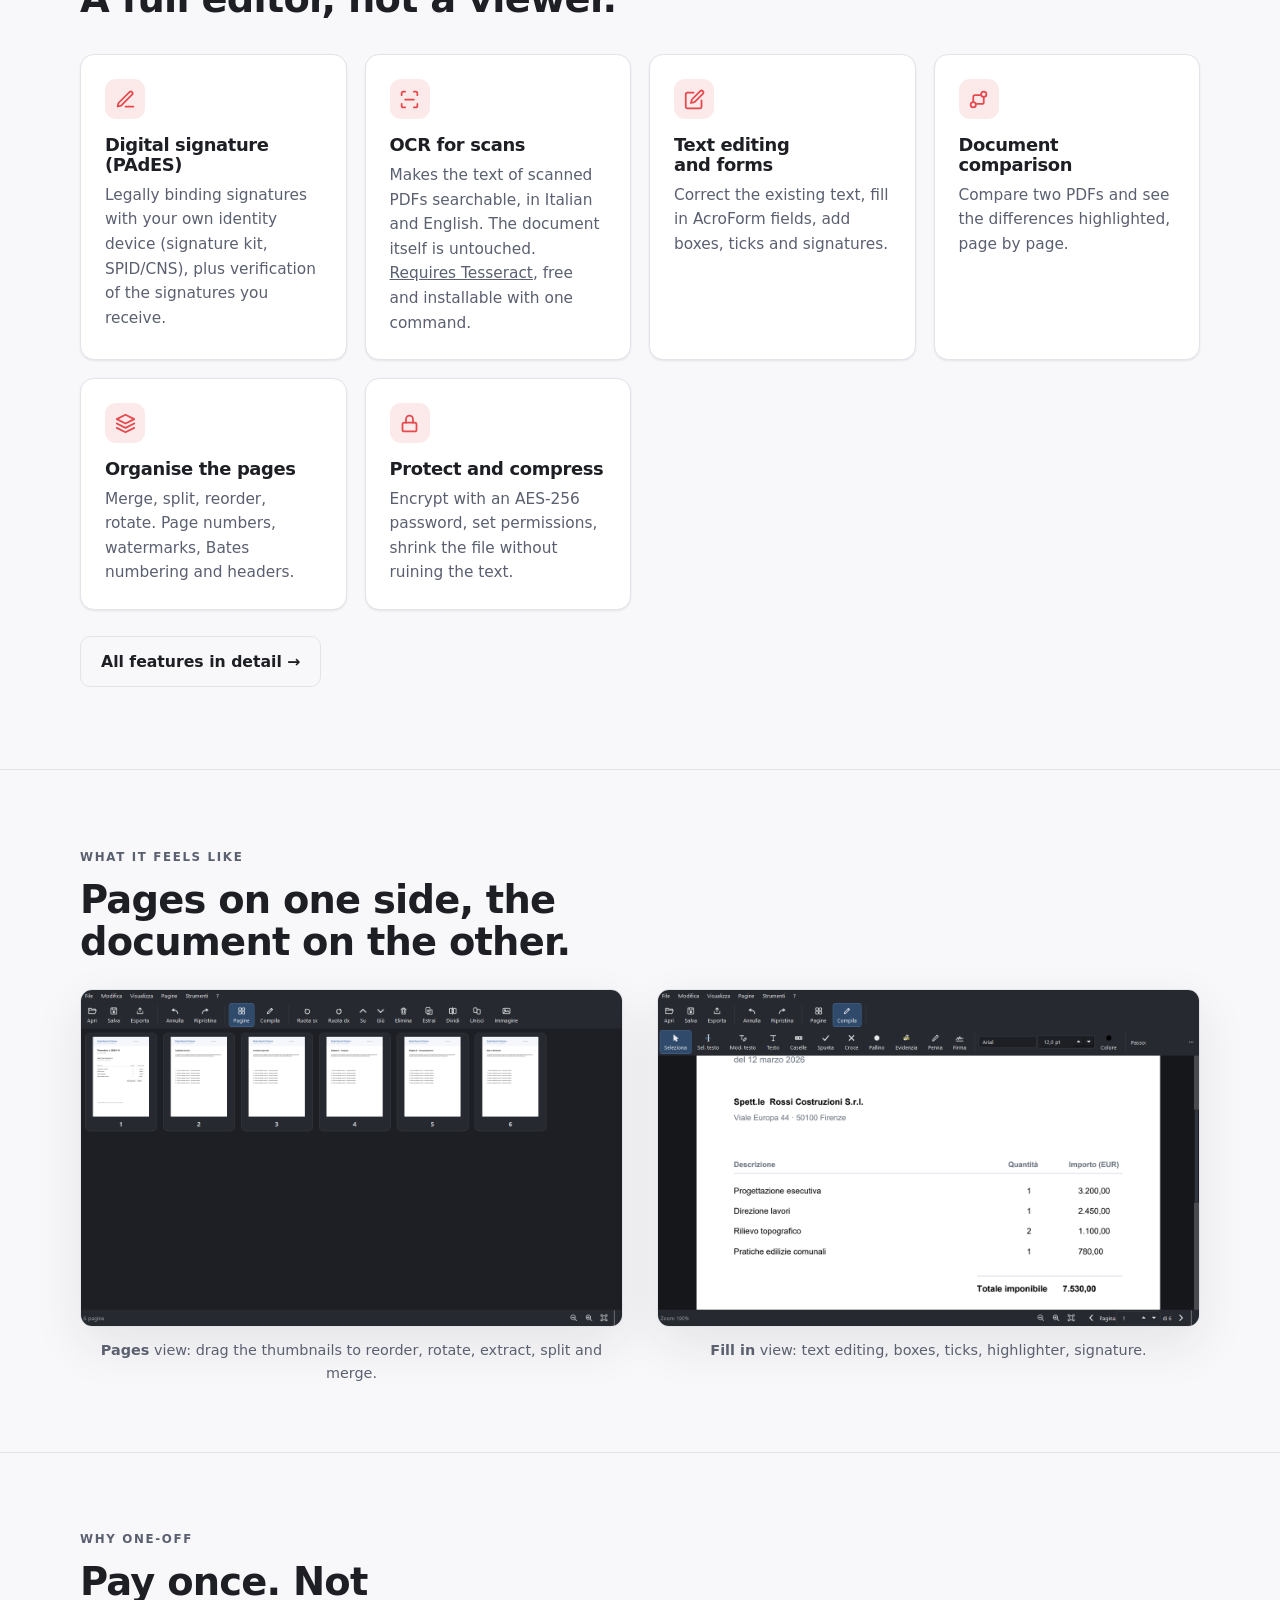
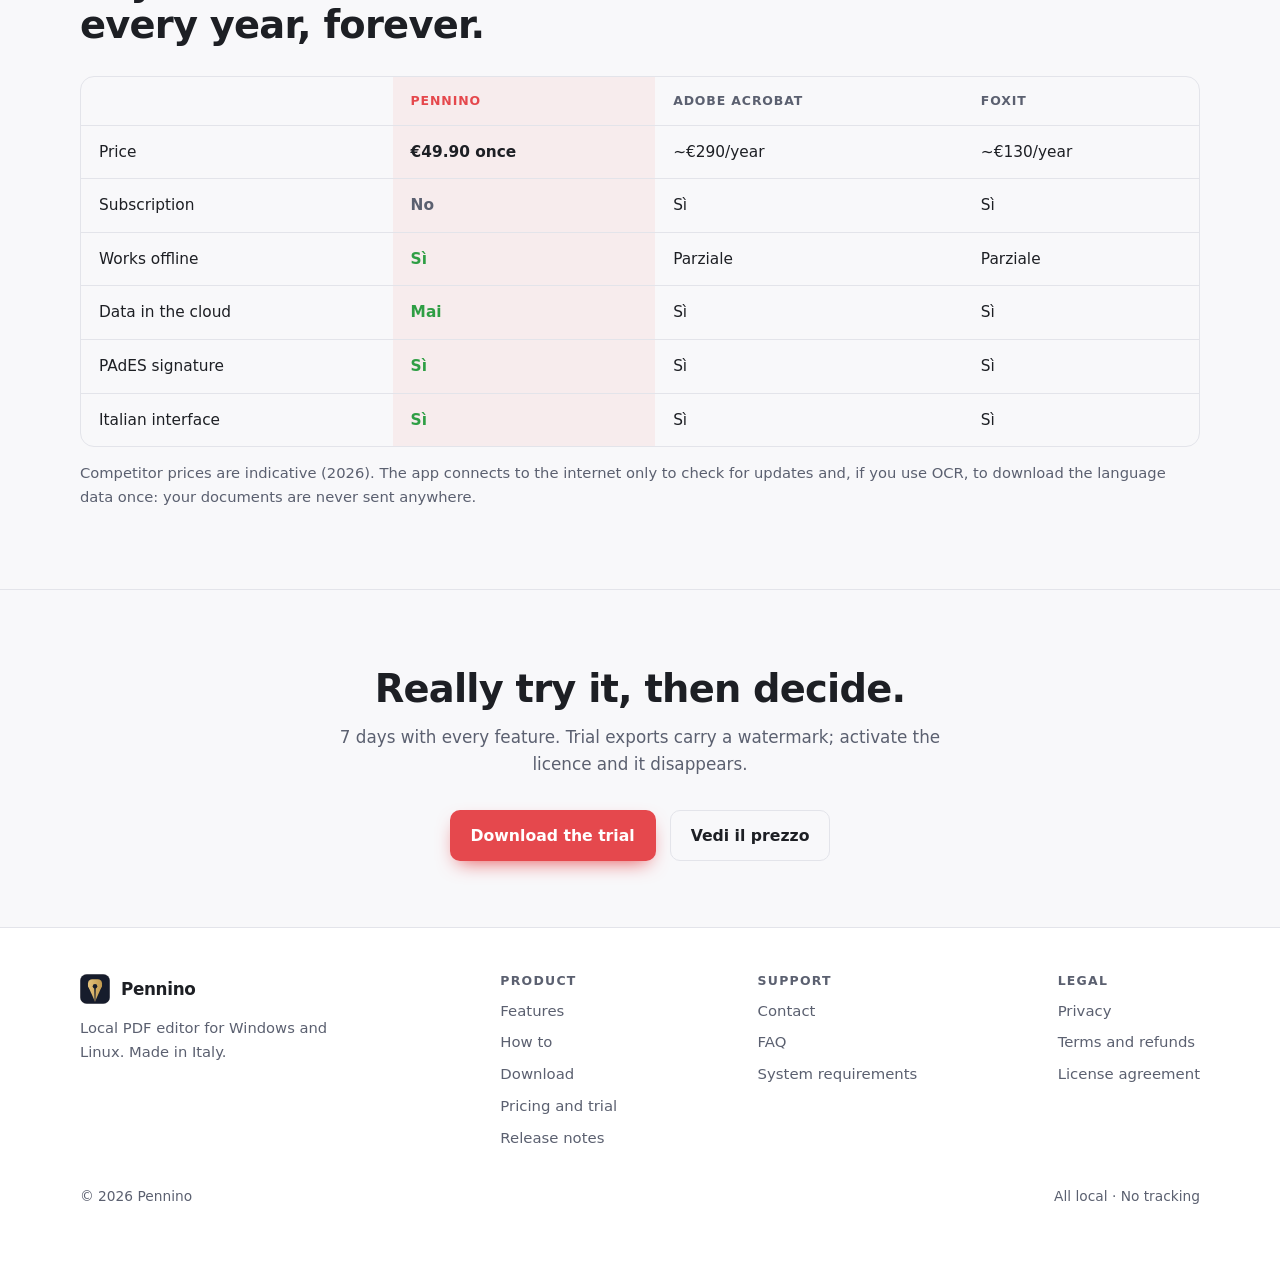
==== commit bcc1c1e5: "Aggiorna sito da landing/" ====
--- a/index.html
+++ b/index.html
@@ -47,15 +47,16 @@
   <div class="nav-in">
     <a class="brand" href="index.html"><img src="assets/icon.svg" alt=""> Pennino</a>
     <nav class="nav-links">
-      <a href="index.html" aria-current="page">Home</a>
-      <a href="funzioni.html">Funzioni</a>
-      <a href="come-si-fa.html">Come si fa</a>
-      <a href="scarica.html">Scarica</a>
-      <a href="prezzi.html">Prezzo</a>
-      <a href="note-di-rilascio.html">Novità</a>
+      <a href="index.html" aria-current="page" data-en="Home">Home</a>
+      <a href="funzioni.html" data-en="Features">Funzioni</a>
+      <a href="come-si-fa.html" data-en="How to">Come si fa</a>
+      <a href="scarica.html" data-en="Download">Scarica</a>
+      <a href="prezzi.html" data-en="Pricing">Prezzo</a>
+      <a href="note-di-rilascio.html" data-en="What’s new">Novità</a>
     </nav>
     <div class="nav-right">
-      <a class="btn btn-primary btn-sm cta-nav" href="prezzi.html">Acquista</a>
+      <a class="btn btn-primary btn-sm cta-nav" href="prezzi.html" data-en="Buy">Acquista</a>
+      <button class="icon-btn lang-btn" data-lang-toggle type="button">EN</button>
       <button class="icon-btn" data-theme-toggle type="button" aria-label="Cambia tema" title="Cambia tema">◐</button>
       <button class="icon-btn nav-toggle" data-nav-toggle type="button" aria-label="Menu">☰</button>
     </div>
@@ -65,65 +66,65 @@
 <main>
   <section class="section hero">
     <div class="wrap">
-      <p class="eyebrow">Editor PDF · tutto in locale</p>
-      <h1>Il tuo PDF resta sul tuo computer. E paghi una volta sola.</h1>
-      <p class="lead">Firma digitale, OCR, moduli, confronto, compressione: tutte le funzioni
+      <p class="eyebrow" data-en="PDF editor · fully offline">Editor PDF · tutto in locale</p>
+      <h1 data-en="Your PDF stays on your computer. And you pay once.">Il tuo PDF resta sul tuo computer. E paghi una volta sola.</h1>
+      <p class="lead" data-en="Digital signatures, OCR, forms, comparison, compression: everything a professional editor does — with no subscription and no cloud.">Firma digitale, OCR, moduli, confronto, compressione: tutte le funzioni
          di un editor professionale — senza abbonamento e senza cloud.</p>
       <div class="cta-row">
-        <a class="btn btn-primary" href="scarica.html">Scarica la prova gratuita</a>
-        <a class="btn btn-ghost" href="prezzi.html">Acquista — €49,90</a>
-        <span class="price-note">Prova 7 giorni · licenza <b>una tantum</b>, nessun abbonamento</span>
+        <a class="btn btn-primary" href="scarica.html" data-en="Download the free trial">Scarica la prova gratuita</a>
+        <a class="btn btn-ghost" href="prezzi.html" data-en="Buy — €49.90">Acquista — €49,90</a>
+        <span class="price-note" data-en="7-day trial · <b>one-off</b> licence, no subscription">Prova 7 giorni · licenza <b>una tantum</b>, nessun abbonamento</span>
       </div>
       <div class="trust">
-        <span><i class="tick" aria-hidden="true"></i> Nessun account</span>
-        <span><i class="tick" aria-hidden="true"></i> Nessun cloud</span>
-        <span><i class="tick" aria-hidden="true"></i> I documenti non lasciano il PC</span>
-        <span><i class="tick" aria-hidden="true"></i> Windows e Linux</span>
+        <span data-en="<i class=&quot;tick&quot; aria-hidden=&quot;true&quot;></i> No account"><i class="tick" aria-hidden="true"></i> Nessun account</span>
+        <span data-en="<i class=&quot;tick&quot; aria-hidden=&quot;true&quot;></i> No cloud"><i class="tick" aria-hidden="true"></i> Nessun cloud</span>
+        <span data-en="<i class=&quot;tick&quot; aria-hidden=&quot;true&quot;></i> Documents never leave your PC"><i class="tick" aria-hidden="true"></i> I documenti non lasciano il PC</span>
+        <span data-en="<i class=&quot;tick&quot; aria-hidden=&quot;true&quot;></i> Windows and Linux"><i class="tick" aria-hidden="true"></i> Windows e Linux</span>
       </div>
       <figure class="shot shot--hero">
         <img src="assets/img/vista-editor.png" width="1320" height="820"
              alt="La finestra di Pennino con un preventivo aperto: barra degli strumenti di compilazione e pagina del documento.">
-        <figcaption>La finestra di Pennino, così com'è. Nessun mockup: sono schermate del programma che scarichi.</figcaption>
+        <figcaption data-en="The Pennino window, exactly as it is. No mockups: these are screenshots of the program you download.">La finestra di Pennino, così com'è. Nessun mockup: sono schermate del programma che scarichi.</figcaption>
       </figure>
     </div>
   </section>
 
   <section class="section">
     <div class="wrap">
-      <p class="sec-label">Cosa fa</p>
-      <h2 class="sec-title">Un editor completo, non un visualizzatore.</h2>
+      <p class="sec-label" data-en="What it does">Cosa fa</p>
+      <h2 class="sec-title" data-en="A full editor, not a viewer.">Un editor completo, non un visualizzatore.</h2>
       <div class="grid">
-        <div class="card"><div class="ic ic--sign"></div><h3>Firma digitale (PAdES)</h3>
-          <p>Firma con valore legale con la tua identità (kit firma, SPID/CNS) e verifica le firme ricevute.</p></div>
-        <div class="card"><div class="ic ic--scan"></div><h3>OCR delle scansioni</h3>
-          <p>Rende cercabile il testo dei PDF scansionati, in italiano e inglese. Il documento resta identico. <a href="requisiti.html#ocr">Richiede Tesseract</a>, gratuito e installabile con un comando.</p></div>
-        <div class="card"><div class="ic ic--edit"></div><h3>Modifica testo e moduli</h3>
-          <p>Correggi il testo esistente, compila i moduli AcroForm, aggiungi caselle, spunte e firme.</p></div>
-        <div class="card"><div class="ic ic--compare"></div><h3>Confronto documenti</h3>
-          <p>Metti a confronto due PDF e vedi evidenziate le differenze, pagina per pagina.</p></div>
-        <div class="card"><div class="ic ic--layers"></div><h3>Organizza le pagine</h3>
-          <p>Unisci, dividi, riordina, ruota. Numeri di pagina, filigrana, Bates e intestazioni.</p></div>
-        <div class="card"><div class="ic ic--lock"></div><h3>Proteggi e comprimi</h3>
-          <p>Cifra con password AES-256, imposta i permessi, riduci il peso senza rovinare il testo.</p></div>
+        <div class="card"><div class="ic ic--sign"></div><h3 data-en="Digital signature (PAdES)">Firma digitale (PAdES)</h3>
+          <p data-en="Legally binding signatures with your own identity device (signature kit, SPID/CNS), plus verification of the signatures you receive.">Firma con valore legale con la tua identità (kit firma, SPID/CNS) e verifica le firme ricevute.</p></div>
+        <div class="card"><div class="ic ic--scan"></div><h3 data-en="OCR for scans">OCR delle scansioni</h3>
+          <p data-en="Makes the text of scanned PDFs searchable, in Italian and English. The document itself is untouched. <a href=&quot;requisiti.html#ocr&quot;>Requires Tesseract</a>, free and installable with one command.">Rende cercabile il testo dei PDF scansionati, in italiano e inglese. Il documento resta identico. <a href="requisiti.html#ocr">Richiede Tesseract</a>, gratuito e installabile con un comando.</p></div>
+        <div class="card"><div class="ic ic--edit"></div><h3 data-en="Text editing and forms">Modifica testo e moduli</h3>
+          <p data-en="Correct the existing text, fill in AcroForm fields, add boxes, ticks and signatures.">Correggi il testo esistente, compila i moduli AcroForm, aggiungi caselle, spunte e firme.</p></div>
+        <div class="card"><div class="ic ic--compare"></div><h3 data-en="Document comparison">Confronto documenti</h3>
+          <p data-en="Compare two PDFs and see the differences highlighted, page by page.">Metti a confronto due PDF e vedi evidenziate le differenze, pagina per pagina.</p></div>
+        <div class="card"><div class="ic ic--layers"></div><h3 data-en="Organise the pages">Organizza le pagine</h3>
+          <p data-en="Merge, split, reorder, rotate. Page numbers, watermarks, Bates numbering and headers.">Unisci, dividi, riordina, ruota. Numeri di pagina, filigrana, Bates e intestazioni.</p></div>
+        <div class="card"><div class="ic ic--lock"></div><h3 data-en="Protect and compress">Proteggi e comprimi</h3>
+          <p data-en="Encrypt with an AES-256 password, set permissions, shrink the file without ruining the text.">Cifra con password AES-256, imposta i permessi, riduci il peso senza rovinare il testo.</p></div>
       </div>
-      <p style="margin-top:26px"><a class="btn btn-ghost" href="funzioni.html">Tutte le funzioni in dettaglio →</a></p>
+      <p style="margin-top:26px"><a class="btn btn-ghost" href="funzioni.html" data-en="All features in detail →">Tutte le funzioni in dettaglio →</a></p>
     </div>
   </section>
 
   <section class="section">
     <div class="wrap">
-      <p class="sec-label">Com'è lavorarci</p>
-      <h2 class="sec-title">Le pagine da una parte, il documento dall'altra.</h2>
+      <p class="sec-label" data-en="What it feels like">Com'è lavorarci</p>
+      <h2 class="sec-title" data-en="Pages on one side, the document on the other.">Le pagine da una parte, il documento dall'altra.</h2>
       <div class="shots">
         <figure class="shot">
           <img src="assets/img/organizza-pagine.png" width="1320" height="820" loading="lazy"
                alt="Vista Pagine: miniature del documento con i comandi ruota, elimina, estrai, dividi e unisci.">
-          <figcaption>Vista <b>Pagine</b>: trascina le miniature per riordinare, ruota, estrai, dividi, unisci.</figcaption>
+          <figcaption data-en="<b>Pages</b> view: drag the thumbnails to reorder, rotate, extract, split and merge.">Vista <b>Pagine</b>: trascina le miniature per riordinare, ruota, estrai, dividi, unisci.</figcaption>
         </figure>
         <figure class="shot">
           <img src="assets/img/zoom-dettaglio.png" width="1320" height="820" loading="lazy"
                alt="Vista Compila con il documento ingrandito e gli strumenti di modifica del testo.">
-          <figcaption>Vista <b>Compila</b>: modifica del testo, caselle, spunte, evidenziatore, firma.</figcaption>
+          <figcaption data-en="<b>Fill in</b> view: text editing, boxes, ticks, highlighter, signature.">Vista <b>Compila</b>: modifica del testo, caselle, spunte, evidenziatore, firma.</figcaption>
         </figure>
       </div>
     </div>
@@ -131,31 +132,31 @@
 
   <section class="section">
     <div class="wrap">
-      <p class="sec-label">Perché una tantum</p>
-      <h2 class="sec-title">Paghi una volta. Non ogni anno, per sempre.</h2>
+      <p class="sec-label" data-en="Why one-off">Perché una tantum</p>
+      <h2 class="sec-title" data-en="Pay once. Not every year, forever.">Paghi una volta. Non ogni anno, per sempre.</h2>
       <div class="table-scroll">
         <table>
           <thead><tr><th>&nbsp;</th><th class="col-us">Pennino</th><th>Adobe Acrobat</th><th>Foxit</th></tr></thead>
           <tbody>
-            <tr><td>Costo</td><td class="col-us num">€49,90 una volta</td><td class="num">~€290/anno</td><td class="num">~€130/anno</td></tr>
-            <tr><td>Abbonamento</td><td class="col-us"><span class="no">No</span></td><td>Sì</td><td>Sì</td></tr>
-            <tr><td>Funziona offline</td><td class="col-us"><span class="yes">Sì</span></td><td>Parziale</td><td>Parziale</td></tr>
-            <tr><td>Dati nel cloud</td><td class="col-us"><span class="yes">Mai</span></td><td>Sì</td><td>Sì</td></tr>
-            <tr><td>Firma PAdES</td><td class="col-us"><span class="yes">Sì</span></td><td>Sì</td><td>Sì</td></tr>
-            <tr><td>Interfaccia in italiano</td><td class="col-us"><span class="yes">Sì</span></td><td>Sì</td><td>Sì</td></tr>
+            <tr><td data-en="Price">Costo</td><td class="col-us num" data-en="€49.90 once">€49,90 una volta</td><td class="num" data-en="~€290/year">~€290/anno</td><td class="num" data-en="~€130/year">~€130/anno</td></tr>
+            <tr><td data-en="Subscription">Abbonamento</td><td class="col-us"><span class="no">No</span></td><td>Sì</td><td>Sì</td></tr>
+            <tr><td data-en="Works offline">Funziona offline</td><td class="col-us"><span class="yes">Sì</span></td><td>Parziale</td><td>Parziale</td></tr>
+            <tr><td data-en="Data in the cloud">Dati nel cloud</td><td class="col-us"><span class="yes">Mai</span></td><td>Sì</td><td>Sì</td></tr>
+            <tr><td data-en="PAdES signature">Firma PAdES</td><td class="col-us"><span class="yes">Sì</span></td><td>Sì</td><td>Sì</td></tr>
+            <tr><td data-en="Italian interface">Interfaccia in italiano</td><td class="col-us"><span class="yes">Sì</span></td><td>Sì</td><td>Sì</td></tr>
           </tbody>
         </table>
       </div>
-      <p class="price-note" style="margin-top:14px">Prezzi dei concorrenti indicativi (2026). L'app si collega a internet solo per il controllo aggiornamenti e, se usi l'OCR, per scaricare una volta i dati della lingua: i tuoi documenti non vengono mai inviati da nessuna parte.</p>
+      <p class="price-note" style="margin-top:14px" data-en="Competitor prices are indicative (2026). The app connects to the internet only to check for updates and, if you use OCR, to download the language data once: your documents are never sent anywhere.">Prezzi dei concorrenti indicativi (2026). L'app si collega a internet solo per il controllo aggiornamenti e, se usi l'OCR, per scaricare una volta i dati della lingua: i tuoi documenti non vengono mai inviati da nessuna parte.</p>
     </div>
   </section>
 
   <section class="section">
     <div class="wrap" style="text-align:center">
-      <h2 class="sec-title" style="margin-inline:auto">Provalo davvero, poi decidi.</h2>
-      <p class="sec-sub" style="margin-inline:auto">7 giorni con tutte le funzioni. Gli export di prova hanno una filigrana; attivi la licenza e sparisce.</p>
+      <h2 class="sec-title" style="margin-inline:auto" data-en="Really try it, then decide.">Provalo davvero, poi decidi.</h2>
+      <p class="sec-sub" style="margin-inline:auto" data-en="7 days with every feature. Trial exports carry a watermark; activate the licence and it disappears.">7 giorni con tutte le funzioni. Gli export di prova hanno una filigrana; attivi la licenza e sparisce.</p>
       <div class="cta-row" style="justify-content:center">
-        <a class="btn btn-primary" href="scarica.html">Scarica la prova</a>
+        <a class="btn btn-primary" href="scarica.html" data-en="Download the trial">Scarica la prova</a>
         <a class="btn btn-ghost" href="prezzi.html">Vedi il prezzo</a>
       </div>
     </div>
@@ -167,21 +168,21 @@
     <div class="cols">
       <div class="col" style="max-width:280px">
         <a class="brand" href="index.html"><img src="assets/icon.svg" alt=""> Pennino</a>
-        <p class="price-note" style="margin-top:12px">Editor PDF locale per Windows e Linux. Fatto in Italia.</p>
+        <p class="price-note" style="margin-top:12px"><span data-en="Local PDF editor for Windows and Linux. Made in Italy.">Editor PDF locale per Windows e Linux. Fatto in Italia.</span></p>
       </div>
-      <div class="col"><h4>Prodotto</h4><nav>
-        <a href="funzioni.html">Funzioni</a><a href="come-si-fa.html">Come si fa</a><a href="scarica.html">Scarica</a><a href="prezzi.html">Prezzo e prova</a>
-        <a href="note-di-rilascio.html">Note di rilascio</a></nav></div>
-      <div class="col"><h4>Assistenza</h4><nav>
-        <a href="mailto:lenzialex00@gmail.com">Contatti</a>
-        <a href="prezzi.html#faq">Domande frequenti</a>
-        <a href="requisiti.html">Requisiti di sistema</a></nav></div>
-      <div class="col"><h4>Legale</h4><nav>
-        <a href="privacy.html">Privacy</a>
-        <a href="termini.html">Termini e recesso</a>
-        <a href="termini.html#licenza">Licenza d'uso</a></nav></div>
+      <div class="col"><h4 data-en="Product">Prodotto</h4><nav>
+        <a href="funzioni.html" data-en="Features">Funzioni</a><a href="come-si-fa.html" data-en="How to">Come si fa</a><a href="scarica.html" data-en="Download">Scarica</a><a href="prezzi.html" data-en="Pricing and trial">Prezzo e prova</a>
+        <a href="note-di-rilascio.html" data-en="Release notes">Note di rilascio</a></nav></div>
+      <div class="col"><h4 data-en="Support">Assistenza</h4><nav>
+        <a href="mailto:lenzialex00@gmail.com" data-en="Contact">Contatti</a>
+        <a href="prezzi.html#faq" data-en="FAQ">Domande frequenti</a>
+        <a href="requisiti.html" data-en="System requirements">Requisiti di sistema</a></nav></div>
+      <div class="col"><h4 data-en="Legal">Legale</h4><nav>
+        <a href="privacy.html" data-en="Privacy">Privacy</a>
+        <a href="termini.html" data-en="Terms and refunds">Termini e recesso</a>
+        <a href="termini.html#licenza" data-en="License agreement">Licenza d'uso</a></nav></div>
     </div>
-    <div class="legal"><span>© 2026 Pennino</span><span>Tutto locale · Nessun tracciamento</span></div>
+    <div class="legal"><span>© 2026 Pennino</span><span data-en="All local · No tracking">Tutto locale · Nessun tracciamento</span></div>
   </div>
 </footer>
 <script src="assets/site.js"></script>
--- a/assets/site.css
+++ b/assets/site.css
@@ -258,3 +258,15 @@
 .dl-steps code { background: var(--paper-3); border: 1px solid var(--line);
   border-radius: 6px; padding: 2px 6px; font-size: .86em;
   word-break: break-all; }
+
+/* --------------------------------------------------- selettore di lingua */
+/* Il pulsante mostra la lingua verso cui si passa (EN quando sei in
+   italiano). Il testo lo scrive site.js: qui c'e' solo la forma. */
+.lang-btn { font: 600 .78rem/1 var(--font, inherit); letter-spacing: .04em;
+  min-width: 34px; padding: 0 8px; }
+
+/* Avviso sulle pagine non ancora tradotte: invisibile in italiano,
+   compare solo quando si passa all'inglese. Meglio dirlo che lasciare
+   l'utente davanti a una pagina che non cambia. */
+[data-untranslated] { display: none; }
+html[data-lang="en"] [data-untranslated] { display: block; }
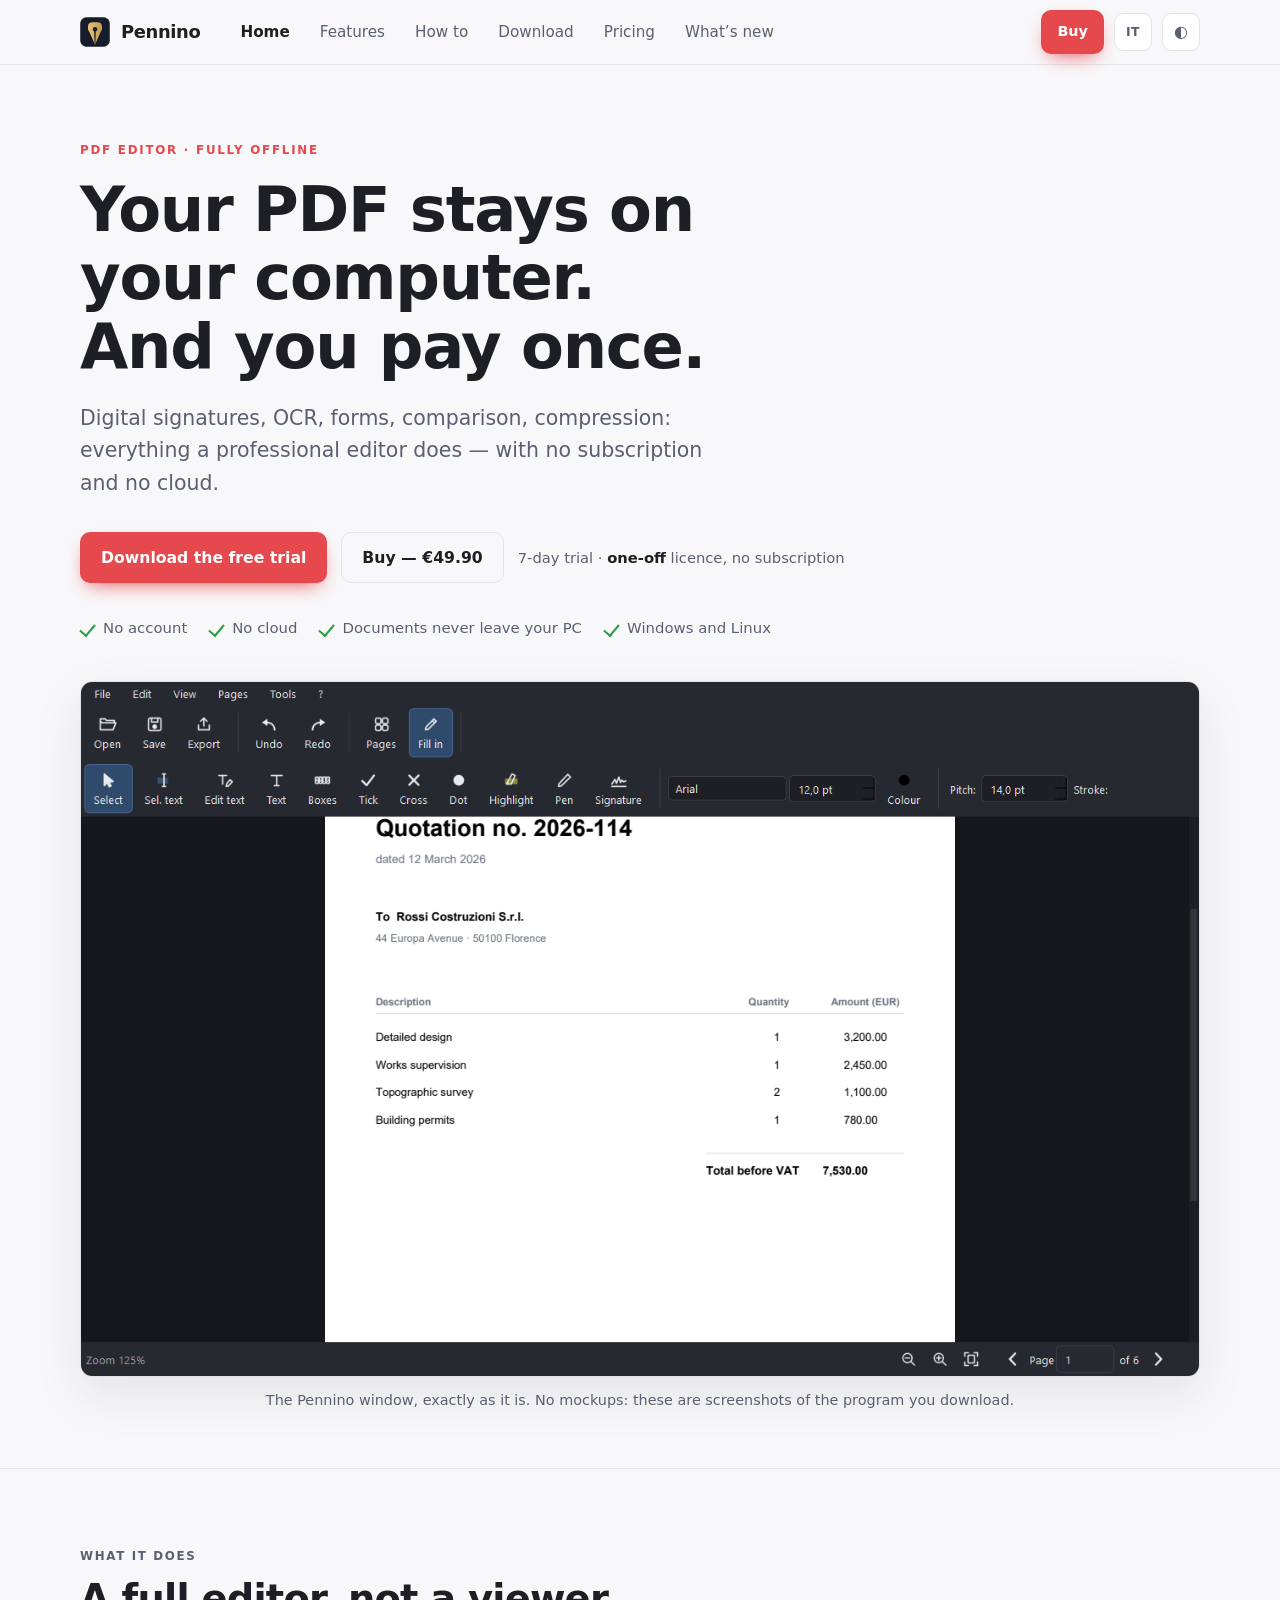
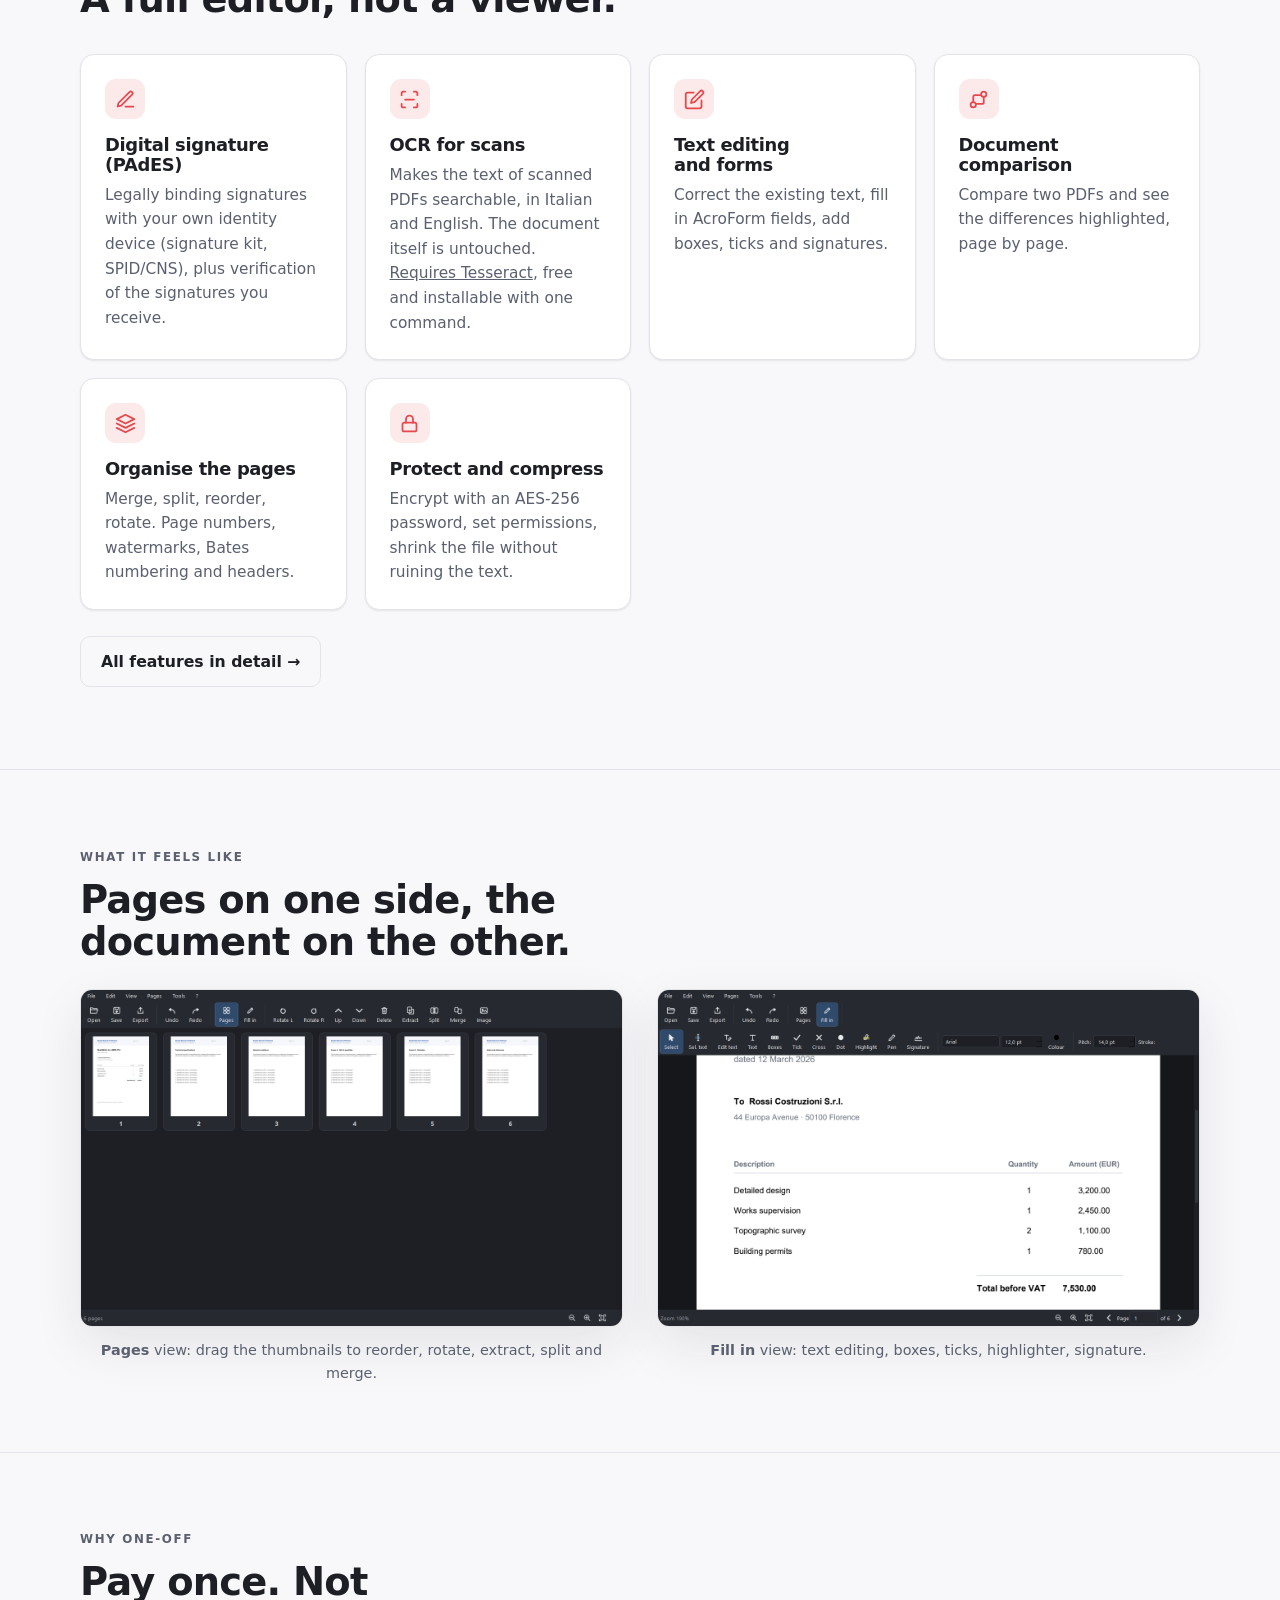
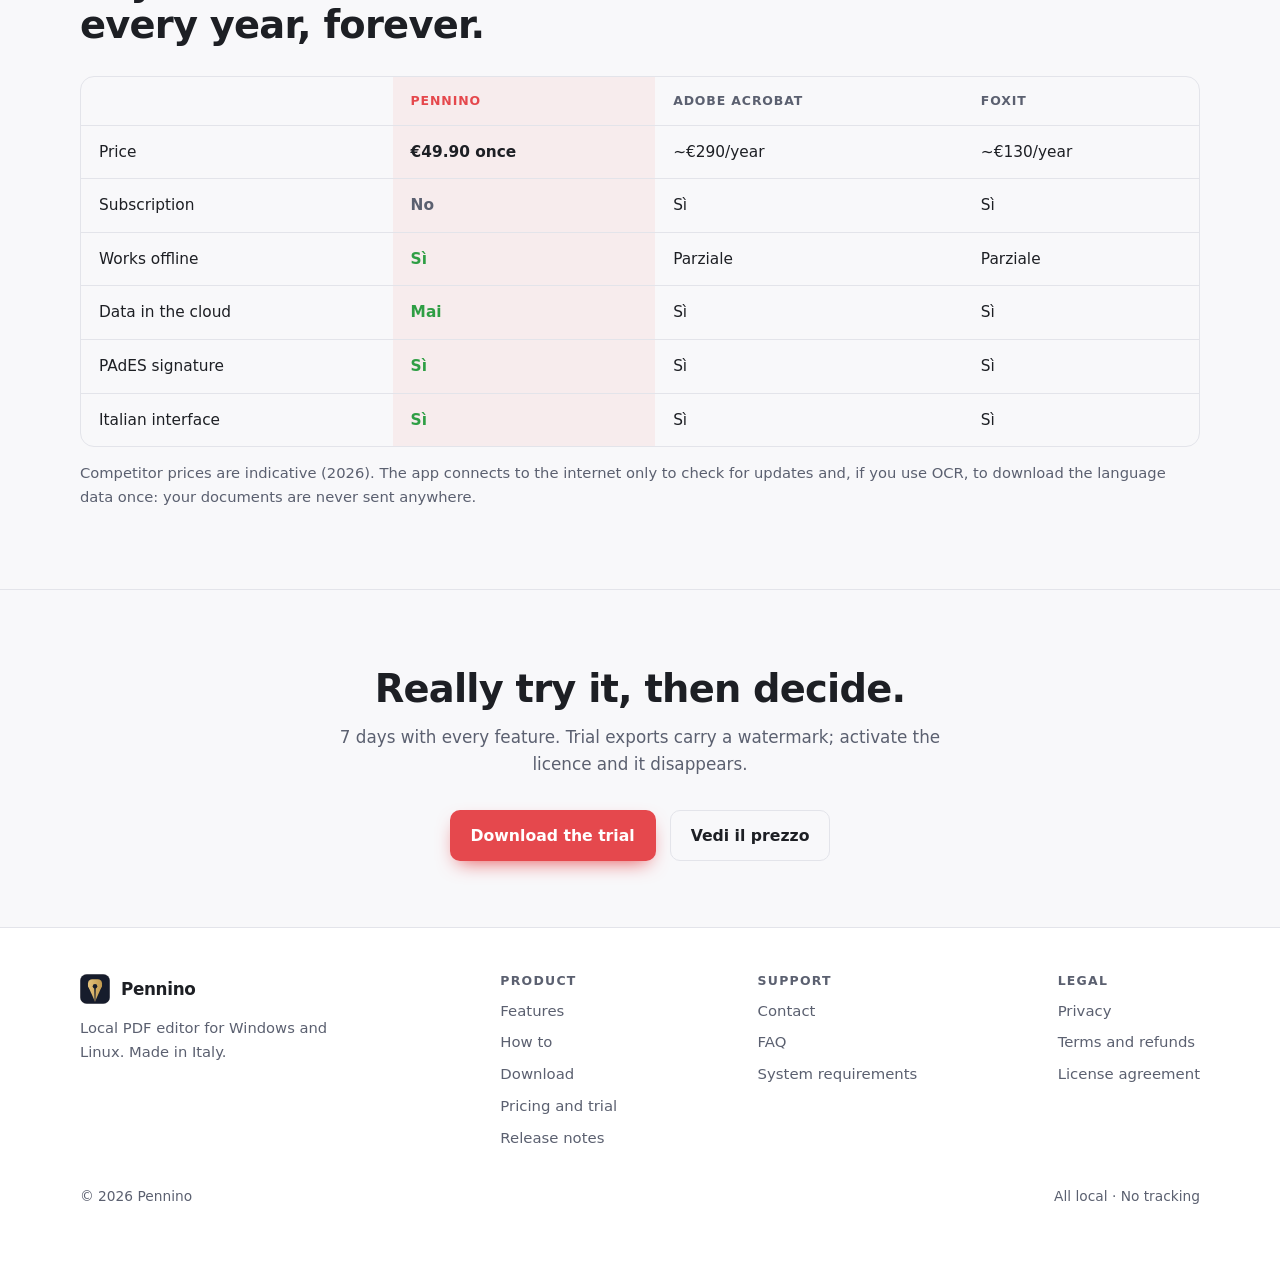
==== commit e3db154b: "Aggiorna sito da landing/" ====
--- a/index.html
+++ b/index.html
@@ -41,7 +41,7 @@
 }
 </script>
 </head>
-<body>
+<body data-en-title="Pennino — Local PDF editor. Pay once.">
 
 <header class="nav">
   <div class="nav-in">
@@ -82,8 +82,9 @@
         <span data-en="<i class=&quot;tick&quot; aria-hidden=&quot;true&quot;></i> Windows and Linux"><i class="tick" aria-hidden="true"></i> Windows e Linux</span>
       </div>
       <figure class="shot shot--hero">
-        <img src="assets/img/vista-editor.png" width="1320" height="820"
-             alt="La finestra di Pennino con un preventivo aperto: barra degli strumenti di compilazione e pagina del documento.">
+        <img src="assets/img/vista-editor.png" data-en-src="assets/img/vista-editor-en.png" width="1320" height="820"
+             alt="La finestra di Pennino con un preventivo aperto: barra degli strumenti di compilazione e pagina del documento."
+             data-en-alt="The Pennino window with a quotation open: the fill-in toolbar and the page of the document.">
         <figcaption data-en="The Pennino window, exactly as it is. No mockups: these are screenshots of the program you download.">La finestra di Pennino, così com'è. Nessun mockup: sono schermate del programma che scarichi.</figcaption>
       </figure>
     </div>
@@ -117,13 +118,15 @@
       <h2 class="sec-title" data-en="Pages on one side, the document on the other.">Le pagine da una parte, il documento dall'altra.</h2>
       <div class="shots">
         <figure class="shot">
-          <img src="assets/img/organizza-pagine.png" width="1320" height="820" loading="lazy"
-               alt="Vista Pagine: miniature del documento con i comandi ruota, elimina, estrai, dividi e unisci.">
+          <img src="assets/img/organizza-pagine.png" data-en-src="assets/img/organizza-pagine-en.png" width="1320" height="820" loading="lazy"
+               alt="Vista Pagine: miniature del documento con i comandi ruota, elimina, estrai, dividi e unisci."
+               data-en-alt="Pages view: thumbnails of the document with the rotate, delete, extract, split and merge commands.">
           <figcaption data-en="<b>Pages</b> view: drag the thumbnails to reorder, rotate, extract, split and merge.">Vista <b>Pagine</b>: trascina le miniature per riordinare, ruota, estrai, dividi, unisci.</figcaption>
         </figure>
         <figure class="shot">
-          <img src="assets/img/zoom-dettaglio.png" width="1320" height="820" loading="lazy"
-               alt="Vista Compila con il documento ingrandito e gli strumenti di modifica del testo.">
+          <img src="assets/img/zoom-dettaglio.png" data-en-src="assets/img/zoom-dettaglio-en.png" width="1320" height="820" loading="lazy"
+               alt="Vista Compila con il documento ingrandito e gli strumenti di modifica del testo."
+               data-en-alt="Fill in view with the document zoomed in and the text editing tools.">
           <figcaption data-en="<b>Fill in</b> view: text editing, boxes, ticks, highlighter, signature.">Vista <b>Compila</b>: modifica del testo, caselle, spunte, evidenziatore, firma.</figcaption>
         </figure>
       </div>
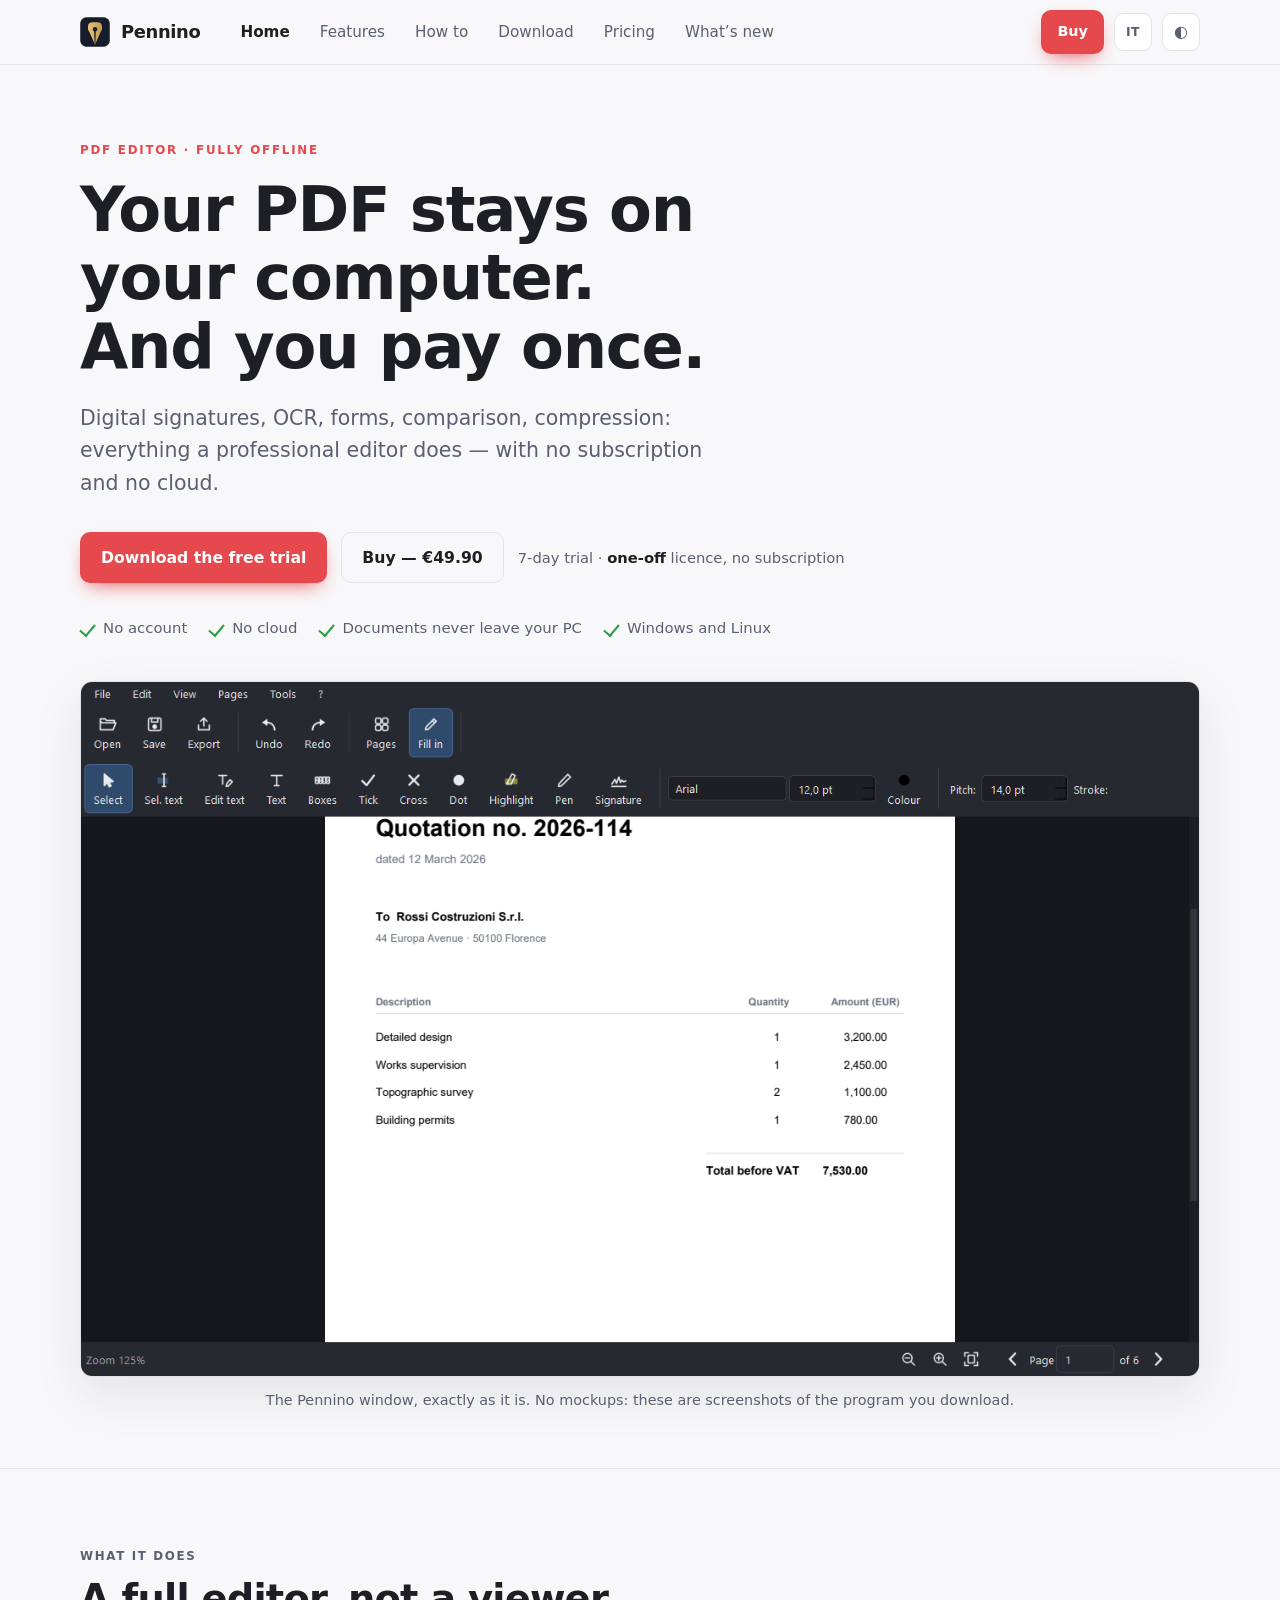
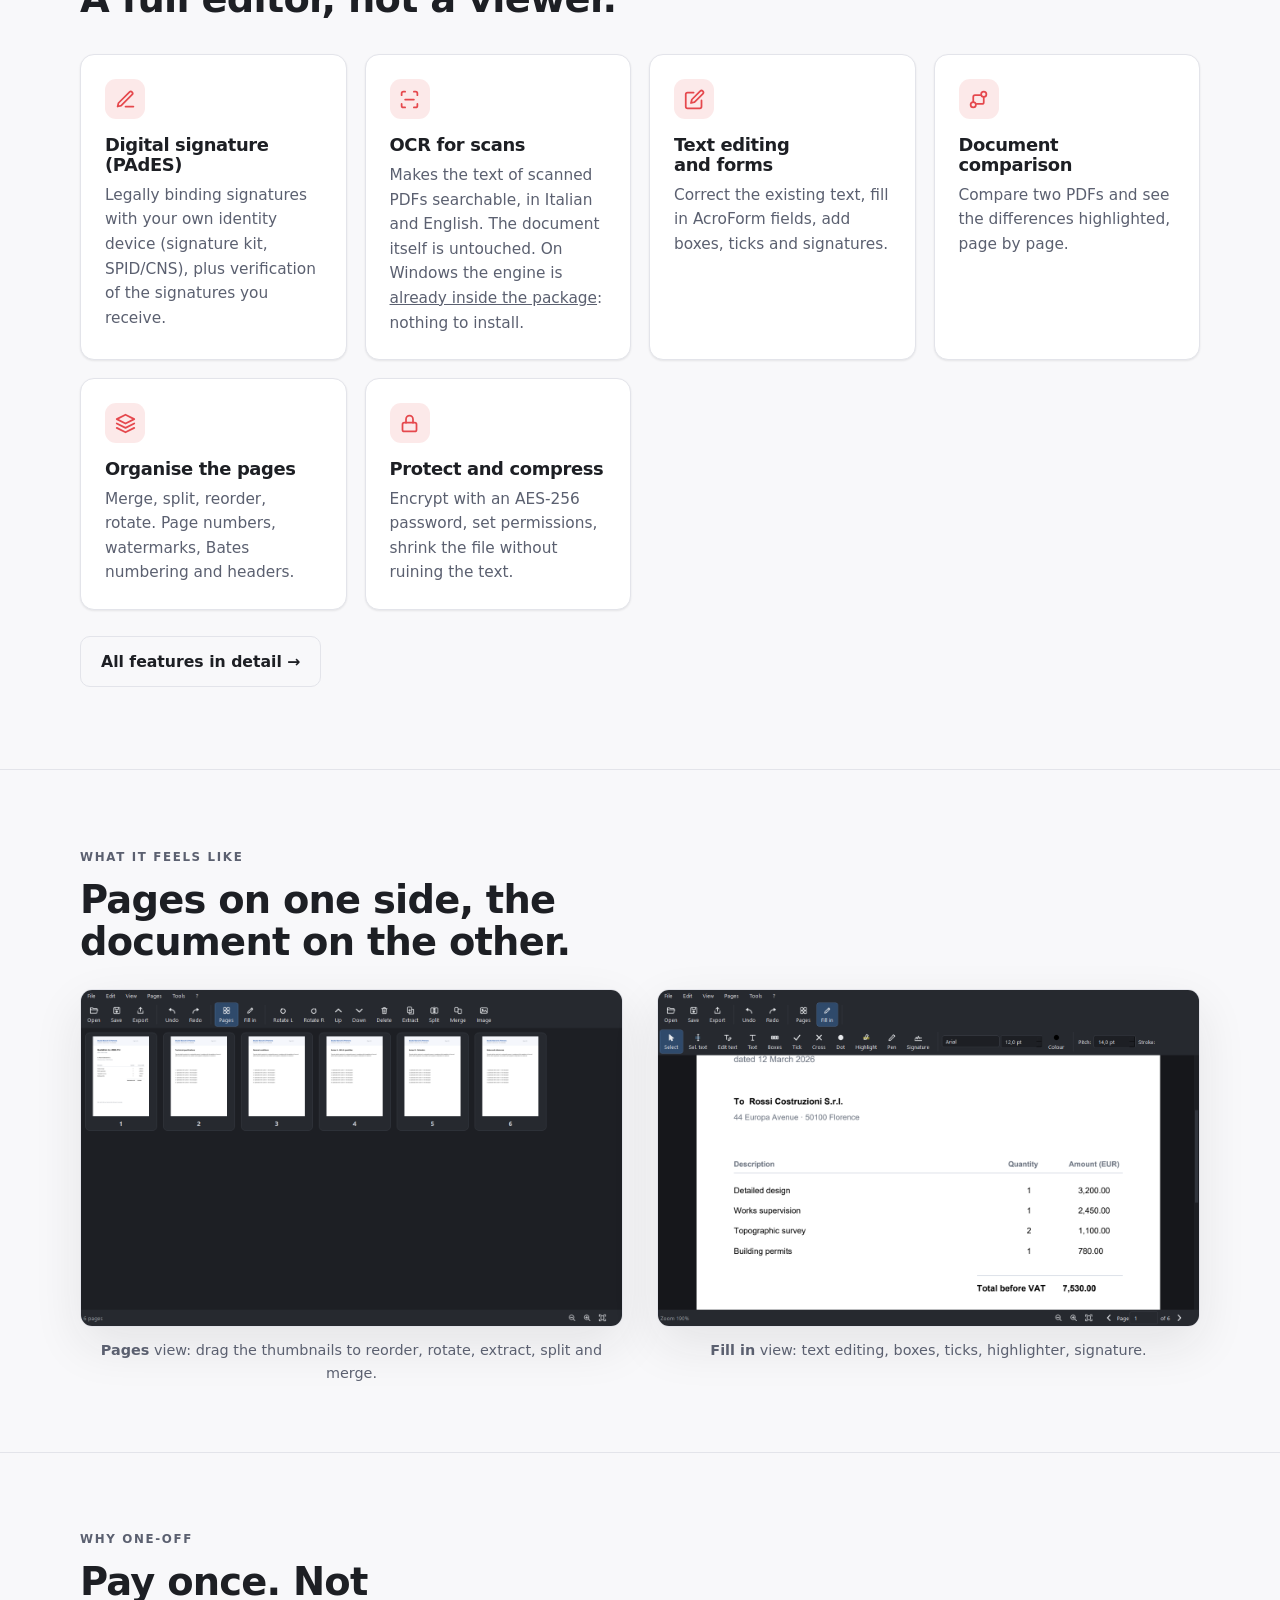
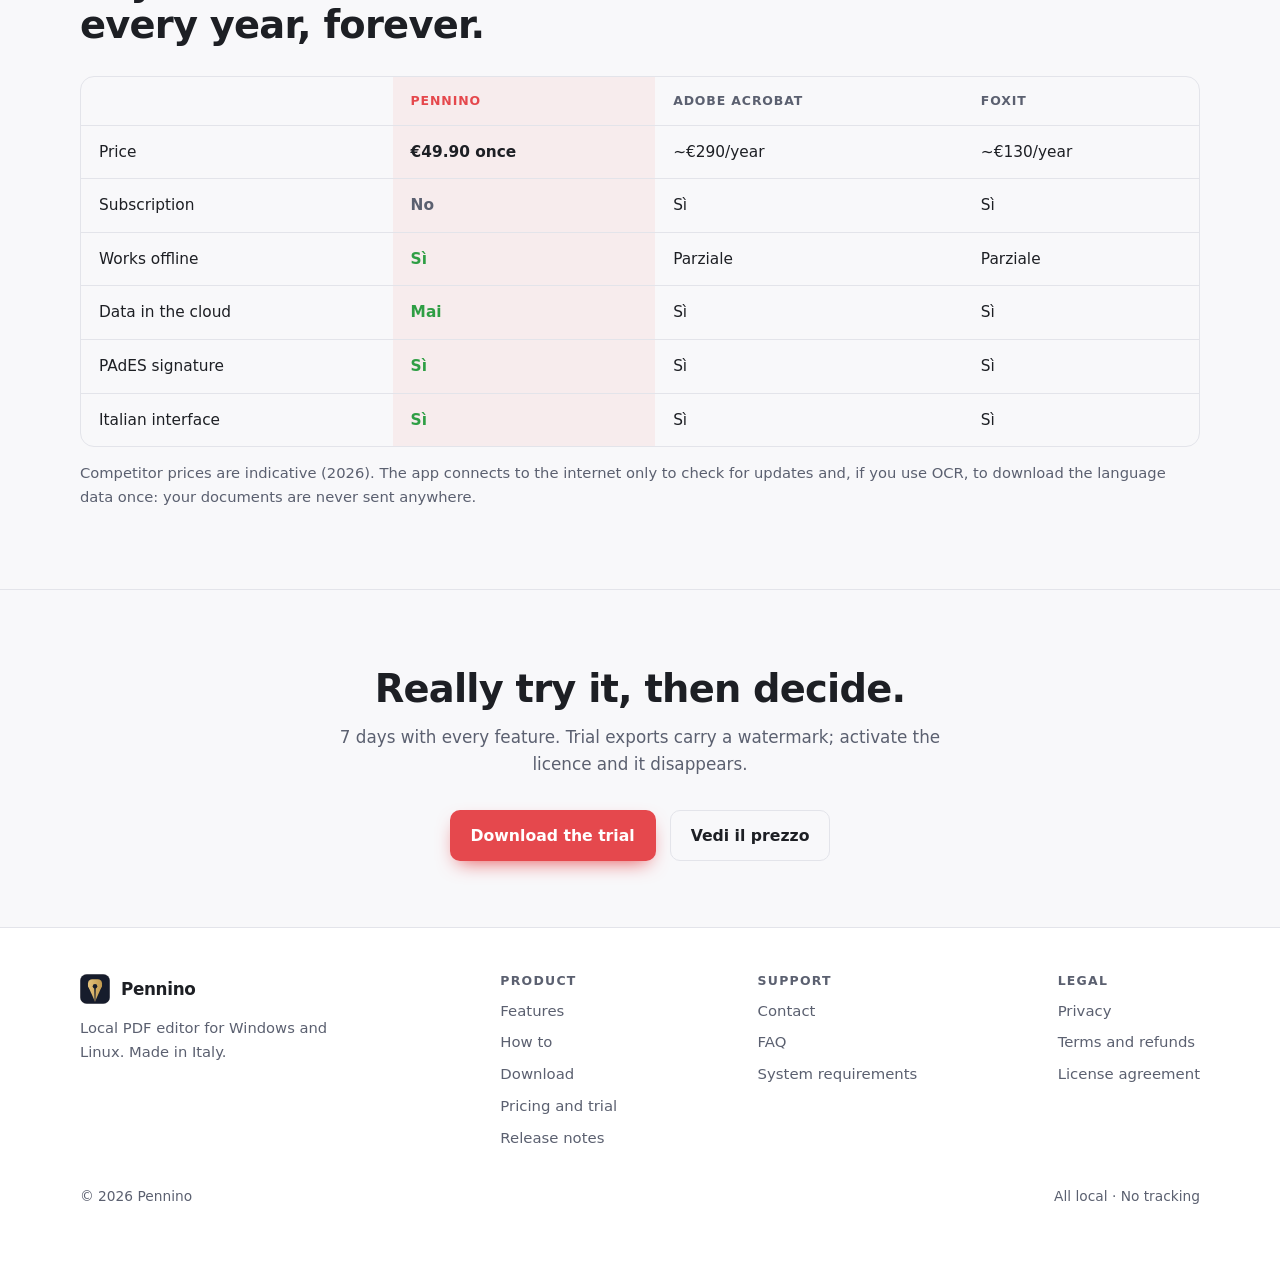
==== commit 673c31e5: "Aggiorna sito da landing/" ====
--- a/index.html
+++ b/index.html
@@ -30,7 +30,7 @@
   "description": "Editor PDF completo che lavora solo in locale: firma digitale PAdES, OCR, moduli AcroForm, confronto documenti, organizzazione pagine, password AES-256.",
   "url": "https://alexlenzi00.github.io/pennino-site/",
   "screenshot": "https://alexlenzi00.github.io/pennino-site/assets/img/vista-editor.png",
-  "softwareVersion": "1.0.0",
+  "softwareVersion": "1.0.1",
   "offers": {
     "@type": "Offer",
     "price": "49.90",
@@ -98,7 +98,7 @@
         <div class="card"><div class="ic ic--sign"></div><h3 data-en="Digital signature (PAdES)">Firma digitale (PAdES)</h3>
           <p data-en="Legally binding signatures with your own identity device (signature kit, SPID/CNS), plus verification of the signatures you receive.">Firma con valore legale con la tua identità (kit firma, SPID/CNS) e verifica le firme ricevute.</p></div>
         <div class="card"><div class="ic ic--scan"></div><h3 data-en="OCR for scans">OCR delle scansioni</h3>
-          <p data-en="Makes the text of scanned PDFs searchable, in Italian and English. The document itself is untouched. <a href=&quot;requisiti.html#ocr&quot;>Requires Tesseract</a>, free and installable with one command.">Rende cercabile il testo dei PDF scansionati, in italiano e inglese. Il documento resta identico. <a href="requisiti.html#ocr">Richiede Tesseract</a>, gratuito e installabile con un comando.</p></div>
+          <p data-en="Makes the text of scanned PDFs searchable, in Italian and English. The document itself is untouched. On Windows the engine is <a href=&quot;requisiti.html#ocr&quot;>already inside the package</a>: nothing to install.">Rende cercabile il testo dei PDF scansionati, in italiano e inglese. Il documento resta identico. Su Windows il motore &egrave; <a href="requisiti.html#ocr">gi&agrave; nel pacchetto</a>: non devi installare niente.</p></div>
         <div class="card"><div class="ic ic--edit"></div><h3 data-en="Text editing and forms">Modifica testo e moduli</h3>
           <p data-en="Correct the existing text, fill in AcroForm fields, add boxes, ticks and signatures.">Correggi il testo esistente, compila i moduli AcroForm, aggiungi caselle, spunte e firme.</p></div>
         <div class="card"><div class="ic ic--compare"></div><h3 data-en="Document comparison">Confronto documenti</h3>
